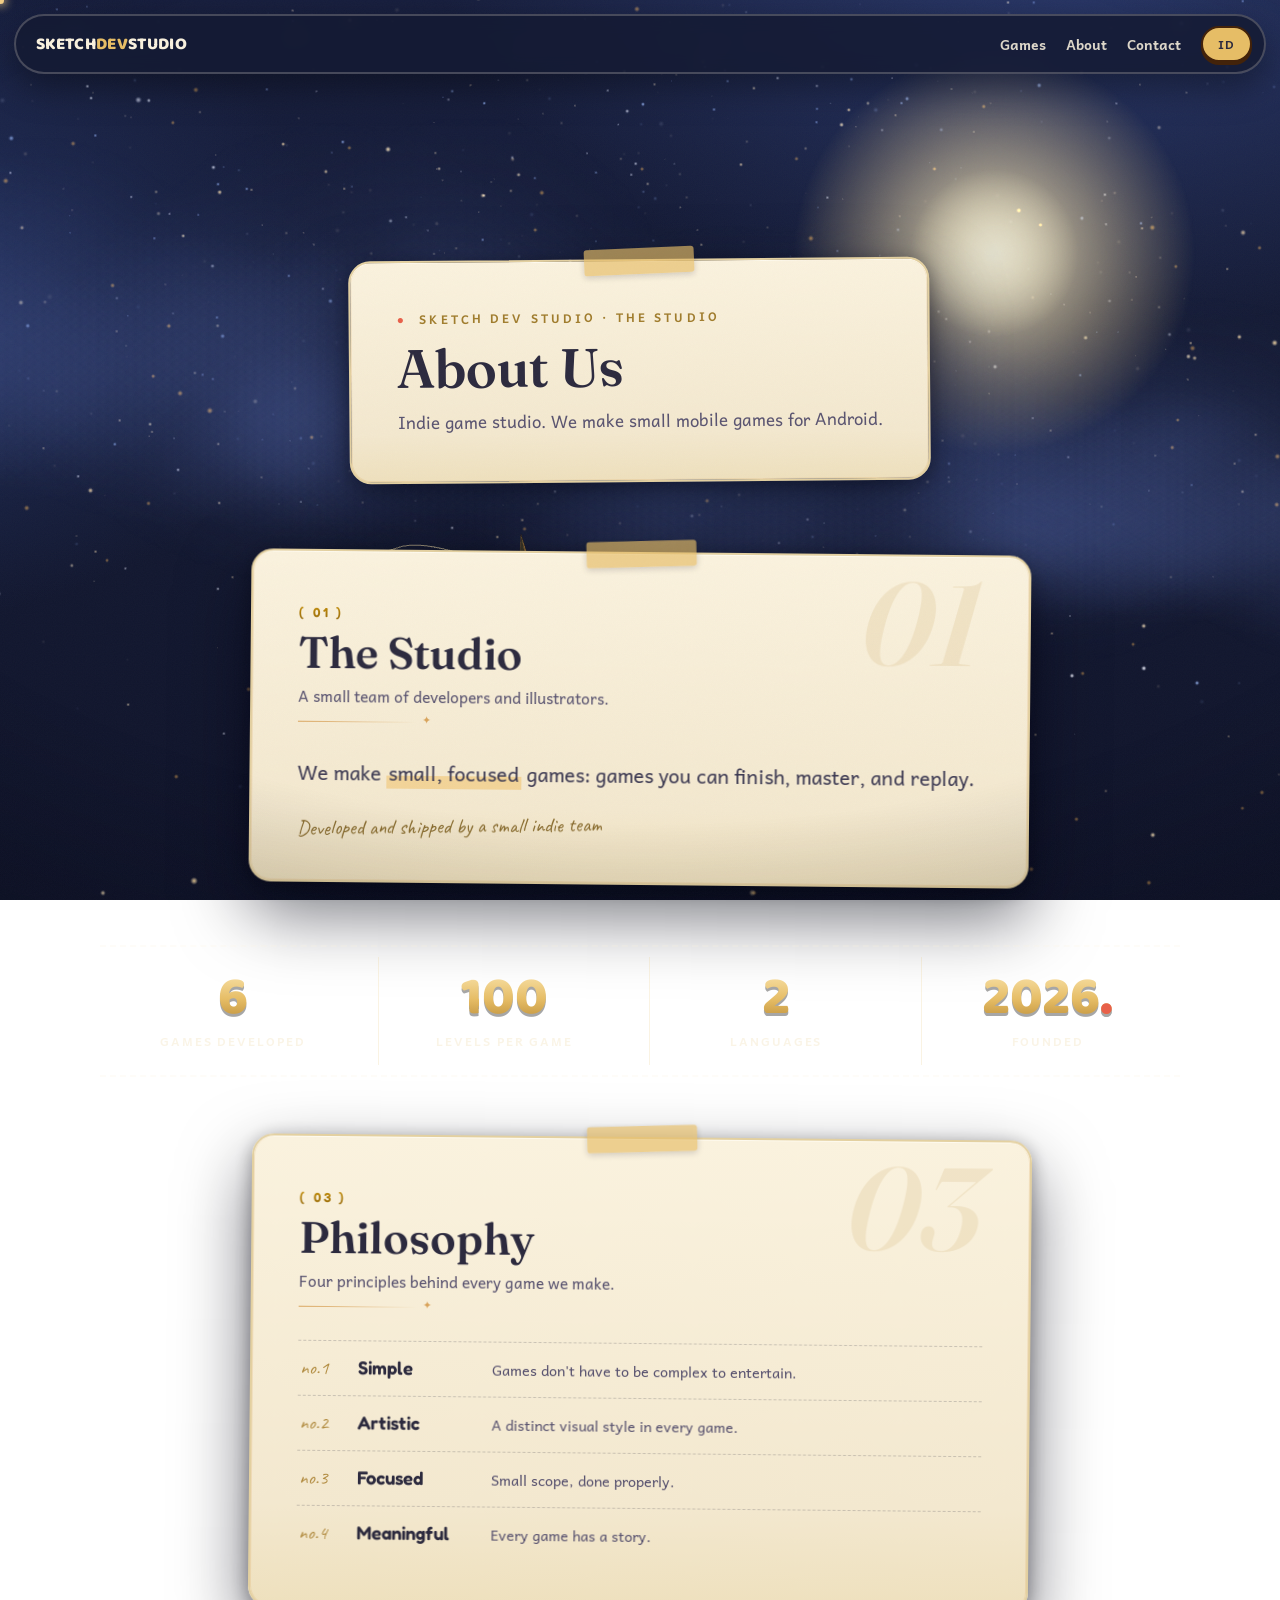
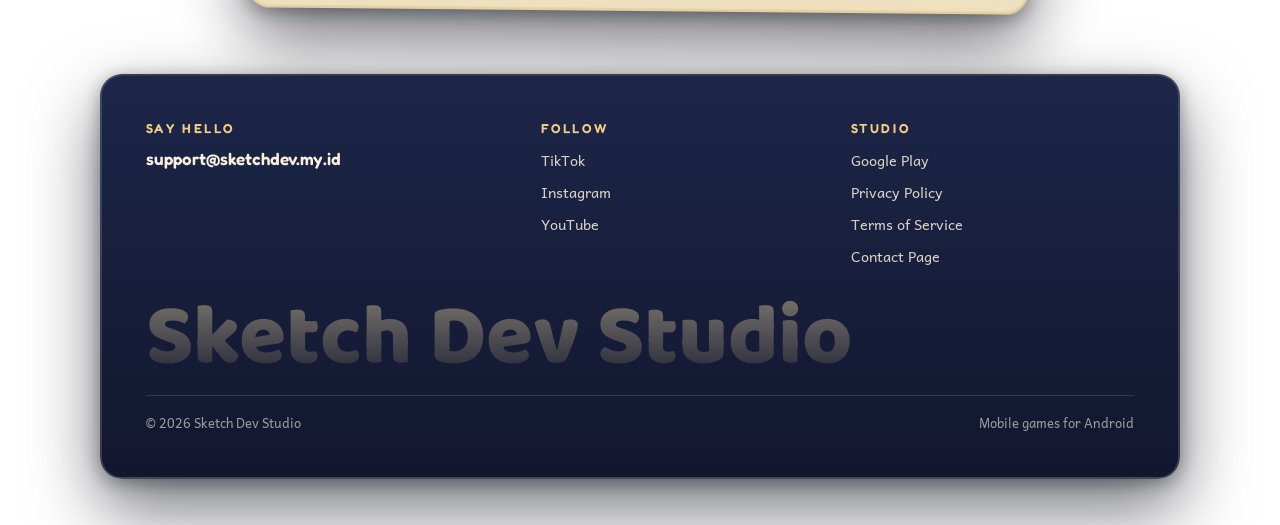
==== about/index.html @ 1c4e97ce "Navigasi bawah kini markup statis di semua halaman (tidak lagi dibuat lewat JavaScript) + penanda ve" ====
<!DOCTYPE html>
<html lang="en">
<head>
<meta charset="utf-8">
<meta name="viewport" content="width=device-width, initial-scale=1">
<title>About | Sketch Dev Studio</title>
<meta name="description" content="Sketch Dev Studio is an indie game studio making mobile games for Android: Letter Rain, Letter Snake, Numerik Crisis, Number Rain, Number Snake, Meowdoku.">
<link rel="icon" type="image/png" sizes="32x32" href="/favicon-32.png">
<link rel="apple-touch-icon" href="/apple-touch-icon.png">
<link rel="preconnect" href="https://fonts.googleapis.com">
<link rel="preconnect" href="https://fonts.gstatic.com" crossorigin>
<link href="https://fonts.googleapis.com/css2?family=Andika:ital,wght@0,400;0,700;1,400&family=Baloo+2:wght@600;700;800&family=Caveat:wght@600;700&family=Fredoka:wght@500;600;700&family=Fraunces:ital,opsz,wght@0,9..144,600;0,9..144,700;1,9..144,500;1,9..144,600&display=swap" rel="stylesheet">
<link rel="stylesheet" href="/assets/site.css?v=5">
<script type="importmap">
{ "imports": { "three": "/vendor/three.module.min.js" } }
</script>
</head>
<body>
<div id="loader" aria-hidden="true">
  <div class="ld-mark">
    <svg width="64" height="52" viewBox="0 0 54 44"><path class="ld-trail" d="M6 6 L26 15 L10 16 L28 24 L12 26 L30 33" stroke="#e6bd66" stroke-width="5" stroke-linecap="round" fill="none"/><path class="ld-star" d="M40 12 l3.2 6.6 7.3 1 -5.3 5.1 1.3 7.2 -6.5 -3.5 -6.5 3.5 1.3 -7.2 -5.3 -5.1 7.3 -1 Z" fill="#f2cd85" stroke="#43230a" stroke-width="2" stroke-linejoin="round"/></svg>
    <div class="ld-word">SKETCH <b>DEV</b> STUDIO</div>
    <div class="ld-bar"><span></span></div>
  </div>
</div>
<noscript><style>#loader{display:none}</style></noscript>
<div id="scene" aria-hidden="true"></div>
<div id="cursorDot" aria-hidden="true"></div>
<div id="cursorRing" aria-hidden="true"></div>

<div id="stars" aria-hidden="true"></div>
<div class="moon" aria-hidden="true"></div>
<div class="cloud" aria-hidden="true" style="top:16%;width:420px;height:120px;animation-duration:95s"></div>
<div class="cloud" aria-hidden="true" style="top:58%;width:520px;height:150px;animation-duration:140s;animation-delay:-60s"></div>
<div class="comet" aria-hidden="true"></div>

<nav>
  <a class="logo" href="/">SKETCH<em>DEV</em>STUDIO</a>
  <div class="links">
    <a href="/#games" data-en="Games" data-id="Game">Games</a>
    <a href="/about" data-en="About" data-id="Tentang">About</a>
    <a href="/contact" class="keep" data-en="Contact" data-id="Kontak">Contact</a>
    <button id="langBtn" title="Switch language">ID</button>
  </div>
</nav>
<div id="app">

<header class="subhero">
  <div class="panel subhero-card">
    <div class="tape"></div>
    <div class="hero-kicker"><b>●</b>&nbsp; <span data-en="Sketch Dev Studio · The Studio" data-id="Sketch Dev Studio · Studionya">Sketch Dev Studio · The Studio</span></div>
    <h1 data-en="About Us" data-id="Tentang Kami">About Us</h1>
    <p class="sub" data-en="Indie game studio. We make small mobile games for Android." data-id="Studio game indie. Kami membuat game mobile untuk Android.">Indie game studio. We make small mobile games for Android.</p>
  </div>
</header>


<main>
<section id="about">
  <div class="panel tilt-r narrow rv">
    <div class="tape"></div>
    <div class="sec-head">
      <span class="no">( 01 )</span>
      <span class="ghost" aria-hidden="true">01</span>
      <h2 data-en="The Studio" data-id="Studionya">The Studio</h2>
      <p data-en="A small team of developers and illustrators." data-id="Tim kecil berisi developer dan ilustrator.">A small team of developers and illustrators.</p>
    </div>
    <p class="manifesto">We make <span class="hl">small, focused</span> games: games you can finish, master, and replay.</p>
    <div class="mani-note" data-en="Developed and shipped by a small indie team" data-id="Dikembangkan dan dirilis oleh tim indie kecil">Developed and shipped by a small indie team</div>
  </div>
</section>



<section class="auto">
  <div class="stats rv">
    <div class="stat"><div class="num">6</div><div class="lab" data-en="Games developed" data-id="Game dikembangkan">Games developed</div></div>
    <div class="stat"><div class="num">100</div><div class="lab" data-en="Levels per game" data-id="Level per game">Levels per game</div></div>
    <div class="stat"><div class="num">2</div><div class="lab" data-en="Languages" data-id="Bahasa">Languages</div></div>
    <div class="stat"><div class="num">2026<em>.</em></div><div class="lab" data-en="Founded" data-id="Berdiri sejak">Founded</div></div>
  </div>
</section>

<section id="philosophy">
  <div class="panel tilt-r narrow rv">
    <div class="tape"></div>
    <div class="sec-head">
      <span class="no">( 03 )</span>
      <span class="ghost" aria-hidden="true">03</span>
      <h2 data-en="Philosophy" data-id="Filosofi">Philosophy</h2>
      <p data-en="Four principles behind every game we make." data-id="Empat prinsip di balik setiap game yang kami buat.">Four principles behind every game we make.</p>
    </div>
    <div class="phil-row"><span class="n">no.1</span><h3 data-en="Simple" data-id="Sederhana">Simple</h3><p data-en="Games don't have to be complex to entertain." data-id="Game tidak harus rumit untuk menghibur.">Games don't have to be complex to entertain.</p></div>
    <div class="phil-row"><span class="n">no.2</span><h3 data-en="Artistic" data-id="Artistik">Artistic</h3><p data-en="A distinct visual style in every game." data-id="Gaya visual khas di setiap game.">A distinct visual style in every game.</p></div>
    <div class="phil-row"><span class="n">no.3</span><h3 data-en="Focused" data-id="Fokus">Focused</h3><p data-en="Small scope, done properly." data-id="Cakupan kecil, dikerjakan dengan benar.">Small scope, done properly.</p></div>
    <div class="phil-row"><span class="n">no.4</span><h3 data-en="Meaningful" data-id="Bermakna">Meaningful</h3><p data-en="Every game has a story." data-id="Setiap game punya cerita.">Every game has a story.</p></div>
  </div>
</section>

</main>

</div>
<footer id="contact">
  <div class="panel foot-panel rv">
    <div class="foot-grid">
      <div class="col">
        <h4 data-en="Say hello" data-id="Sapa kami">Say hello</h4>
        <a class="foot-mail" href="mailto:support@sketchdev.my.id">support@sketchdev.my.id</a>
      </div>
      <div class="col">
        <h4 data-en="Follow" data-id="Ikuti">Follow</h4>
        <a href="https://www.tiktok.com/@sketch.dev.studio" target="_blank" rel="noopener">TikTok</a>
        <a href="https://www.instagram.com/sketch.dev.studio" target="_blank" rel="noopener">Instagram</a>
        <a href="https://www.youtube.com/@sketchdevstudio" target="_blank" rel="noopener">YouTube</a>
      </div>
      <div class="col">
        <h4 data-en="Studio" data-id="Studio">Studio</h4>
        <a href="https://play.google.com/store/apps/developer?id=Sketch+Dev+Studio" target="_blank" rel="noopener">Google Play</a>
        <a href="/privacy" data-en="Privacy Policy" data-id="Kebijakan Privasi">Privacy Policy</a>
        <a href="/terms" data-en="Terms of Service" data-id="Syarat Layanan">Terms of Service</a>
        <a href="/contact" data-en="Contact Page" data-id="Halaman Kontak">Contact Page</a>
      </div>
    </div>
    <div class="foot-mega" aria-hidden="true">Sketch Dev Studio</div>
    <div class="foot-base">
      <span>© 2026 Sketch Dev Studio</span>
      <span data-en="Mobile games for Android" data-id="Game mobile untuk Android">Mobile games for Android</span>
    </div>
  </div>
</footer>

<nav class="bottom-nav" aria-label="Mobile">
  <a class="tab" data-key="home" href="/"><svg viewBox="0 0 24 24"><path d="M3 9.5 12 3l9 6.5"/><path d="M5 10v10h14V10"/><path d="M9.5 20v-6h5v6"/></svg><span data-en="Home" data-id="Beranda">Home</span></a>
  <a class="tab" data-key="games" href="/#games"><svg viewBox="0 0 24 24"><rect x="2.5" y="7" width="19" height="11" rx="5.5"/><path d="M7.5 10.8v3.4M5.8 12.5h3.4"/><circle cx="15.8" cy="11.6" r=".7" fill="currentColor" stroke="none"/><circle cx="17.9" cy="13.9" r=".7" fill="currentColor" stroke="none"/></svg><span data-en="Games" data-id="Game">Games</span></a>
  <a class="tab" data-key="about" href="/about"><svg viewBox="0 0 24 24"><circle cx="12" cy="8" r="3.6"/><path d="M5 20c1.2-3.4 3.8-5 7-5s5.8 1.6 7 5"/></svg><span data-en="About" data-id="Tentang">About</span></a>
  <a class="tab" data-key="contact" href="/contact"><svg viewBox="0 0 24 24"><rect x="3" y="5.5" width="18" height="13" rx="2"/><path d="m3.5 7.2 8.5 6 8.5-6"/></svg><span data-en="Contact" data-id="Kontak">Contact</span></a>
  <button type="button" class="tab" id="tabLang"><svg viewBox="0 0 24 24"><circle cx="12" cy="12" r="8.5"/><path d="M3.5 12h17"/><path d="M12 3.5c2.4 2.3 3.6 5.2 3.6 8.5s-1.2 6.2-3.6 8.5c-2.4-2.3-3.6-5.2-3.6-8.5S9.6 5.8 12 3.5Z"/></svg><span data-en="ID" data-id="EN">ID</span></button>
</nav>
<script src="/assets/site.js?v=5"></script>
<script type="module">
import { initWorld } from '/assets/world.js?v=5';
const w = initWorld({ variant: 'parked' });
if (w) window.__worldSetVariant = w.setVariant;
</script>
</body>
</html>
---- assets/site.css ----
/* Sketch Dev Studio — "Night Shelf" theme.
   Langit malam berbintang, papan kayu gantung, dan rak buku berisi game.
   Palet: midnight/navy + cream/paper + gold/honey/oak + coral/sky. */
:root{
  --midnight:#141a33; --navy:#1d2649; --navy2:#26335f;
  --cream:#f8f0dd; --paper:#f3e8cf; --card:#fffdf4;
  --ink:#2c2a3e; --inksoft:#5a5470;
  --gold:#e6bd66; --goldsoft:#f2cd85; --honey:#d9a45c; --oak:#c98d4f; --oakd:#a8743a; --edge:#43230a;
  --coral:#e8604a; --sky:#8fb8e6; --sage:#7fb069;
  --disp:'Baloo 2',cursive; --head:'Fredoka',sans-serif; --body:'Andika',sans-serif; --hand:'Caveat',cursive;
  --serif:'Fraunces',Georgia,serif;
  --panel-shadow:0 30px 70px rgba(2,4,16,.55), 0 4px 18px rgba(2,4,16,.35);
  --gold-grad:linear-gradient(180deg,#f9e3ac 0%,#e6bd66 52%,#b98a34 100%);
}
*{margin:0;padding:0;box-sizing:border-box}
html{scroll-behavior:smooth}
body{
  background:
    radial-gradient(1100px 700px at 85% -10%, #2b3a6e 0%, rgba(43,58,110,0) 60%),
    radial-gradient(900px 620px at -12% 32%, #22305e 0%, rgba(34,48,94,0) 55%),
    linear-gradient(180deg,#171e3d 0%, var(--midnight) 45%, #10142a 100%);
  background-attachment:fixed;
  color:var(--cream); font-family:var(--body); overflow-x:hidden;
}
::selection{background:var(--gold); color:var(--ink)}
/* Vignette lembut + grain film sangat tipis untuk rasa material premium */
body::before{content:'';position:fixed;inset:0;z-index:2;pointer-events:none;
  background:radial-gradient(120% 90% at 50% 42%, rgba(0,0,0,0) 55%, rgba(3,5,15,.42) 100%)}
body::after{content:'';position:fixed;inset:0;z-index:2;pointer-events:none;opacity:.05;
  background-image:url("data:image/svg+xml,%3Csvg xmlns='http://www.w3.org/2000/svg' width='140' height='140'%3E%3Cfilter id='n'%3E%3CfeTurbulence type='fractalNoise' baseFrequency='0.9' numOctaves='2'/%3E%3C/filter%3E%3Crect width='140' height='140' filter='url(%23n)' opacity='0.55'/%3E%3C/svg%3E")}
img{max-width:100%}
main,footer,.hero,.marquee{position:relative;z-index:1}
a{color:inherit}

/* ---------- LANGIT (bintang, bulan, awan, komet) ---------- */
#stars{position:fixed;inset:0;z-index:0;pointer-events:none}
#stars .star{position:absolute;border-radius:50%;background:#fff;animation:twinkle var(--d,3.4s) ease-in-out infinite}
.stars-layer{position:absolute;inset:-48px;will-change:transform}
#glow{position:fixed;left:0;top:0;width:380px;height:380px;margin:-190px 0 0 -190px;border-radius:50%;
  pointer-events:none;z-index:0;opacity:0;transition:opacity .6s ease;mix-blend-mode:screen;
  background:radial-gradient(circle, rgba(255,232,170,.17) 0%, rgba(255,232,170,.05) 42%, rgba(255,232,170,0) 68%)}
#sparkles{position:fixed;inset:0;z-index:0;pointer-events:none}
.sparkle{position:absolute;color:#ffe9a8;pointer-events:none;line-height:1;
  text-shadow:0 0 9px rgba(255,220,150,.95);animation:sparkfly var(--life,900ms) ease-out forwards}
@keyframes sparkfly{0%{transform:translate(-50%,-50%) scale(.35) rotate(0deg);opacity:0}
  18%{opacity:1}100%{transform:translate(calc(-50% + var(--dx,0px)), calc(-50% + var(--dy,16px))) scale(1.05) rotate(85deg);opacity:0}}
@keyframes twinkle{0%,100%{opacity:.14}50%{opacity:.95}}
.moon{position:fixed;top:-64px;right:-40px;width:250px;height:250px;border-radius:50%;z-index:0;pointer-events:none;
  background:radial-gradient(circle at 42% 38%, #fff6d8 0%, #ffe9a8 45%, #f7d789 100%);
  box-shadow:0 0 90px 34px rgba(255,220,150,.30), 0 0 190px 90px rgba(255,220,150,.13)}
.cloud{position:fixed;z-index:0;pointer-events:none;border-radius:50%;
  background:radial-gradient(ellipse at center, rgba(38,51,95,.85) 0%, rgba(38,51,95,0) 70%);
  animation:drift linear infinite}
@keyframes drift{from{transform:translateX(-12vw)}to{transform:translateX(112vw)}}
.comet{position:fixed;top:12%;left:-240px;width:210px;height:2px;z-index:0;pointer-events:none;opacity:0;
  background:linear-gradient(90deg, rgba(255,255,255,0) 0%, #ffeec2 78%, #fff 100%);border-radius:2px;
  transform:rotate(-16deg);animation:cometfly 17s linear infinite}
.comet::after{content:'';position:absolute;right:-4px;top:-3px;width:8px;height:8px;border-radius:50%;
  background:#fff;box-shadow:0 0 14px 5px rgba(255,238,194,.85)}
@keyframes cometfly{0%,86%{transform:translate(0,0) rotate(-16deg);opacity:0}
  88%{opacity:1}96%,100%{transform:translate(125vw,38vh) rotate(-16deg);opacity:0}}

/* ---------- NAV ---------- */
nav{position:fixed;inset:14px 14px auto 14px;z-index:60;display:flex;align-items:center;justify-content:space-between;
  padding:10px 12px 10px 20px;background:rgba(20,26,51,.85);backdrop-filter:blur(9px);
  border:2px solid rgba(248,240,221,.22);border-radius:999px;box-shadow:0 14px 34px rgba(0,0,0,.35)}
nav .logo{font-family:var(--disp);font-weight:800;font-size:17px;letter-spacing:.02em;color:var(--cream);text-decoration:none}
nav .logo em{font-style:normal;color:var(--gold)}
nav .links{display:flex;align-items:center;gap:20px}
nav .links a{color:var(--cream);text-decoration:none;font-weight:700;font-size:14px;opacity:.88}
nav .links a:hover{opacity:1;color:var(--goldsoft)}
#langBtn{background:var(--gold);border:2px solid var(--edge);color:var(--ink);border-radius:999px;padding:6px 15px;
  font-family:var(--body);font-weight:700;font-size:12px;letter-spacing:.1em;cursor:pointer;box-shadow:0 3px 0 var(--edge)}
#langBtn:active{transform:translateY(2px);box-shadow:0 1px 0 var(--edge)}
@media(max-width:640px){nav{padding:8px 8px 8px 13px} nav .links{gap:9px} nav .links a{font-size:12px} nav .logo{font-size:12.5px;letter-spacing:0}
  #langBtn{padding:5px 9px;font-size:11px}}

/* ---------- PAPAN KAYU GANTUNG (hero) ---------- */
.hero{padding:0 30px 8px}
.sign-wrap{display:flex;flex-direction:column;align-items:center;padding-top:212px;position:relative}
.sign-wrap::before{content:'';position:absolute;top:60px;left:50%;transform:translateX(-50%);
  width:820px;height:480px;max-width:96vw;pointer-events:none;
  background:radial-gradient(ellipse at center, rgba(230,189,102,.14) 0%, rgba(230,189,102,0) 65%)}
.lantern{position:absolute;top:58px;z-index:1;display:flex;flex-direction:column;align-items:center;pointer-events:none}
.lantern.left{left:5.5%}.lantern.right{right:5.5%}
.lantern .chain{width:2px;height:118px;background:repeating-linear-gradient(180deg,#6d5327 0 6px,#4a3a1c 6px 12px)}
.lantern .lamp{width:34px;height:46px;border:2.5px solid var(--edge);border-radius:9px;position:relative;
  background:radial-gradient(circle at 50% 56%, #ffedb5 0%, #f4bd55 52%, rgba(244,189,85,.25) 82%);
  box-shadow:0 0 38px 14px rgba(255,198,90,.32), inset 0 0 0 2px rgba(255,240,200,.35);
  animation:flicker 3.4s ease-in-out infinite}
.lantern.right .lamp{animation-delay:-1.7s}
@keyframes flicker{0%,100%{filter:brightness(1)}38%{filter:brightness(1.13)}55%{filter:brightness(.94)}72%{filter:brightness(1.08)}}
@media(max-width:900px){.lantern{display:none}}
.sign{position:relative;z-index:1;text-align:center;max-width:760px;width:100%;
  background:
    linear-gradient(180deg, rgba(255,255,255,.09), rgba(0,0,0,.14)),
    repeating-linear-gradient(93deg, rgba(90,55,15,.10) 0 3px, rgba(90,55,15,0) 3px 26px),
    repeating-linear-gradient(180deg,#c08a49 0 46px,#b37c3e 46px 48px);
  border:3px solid var(--edge);border-radius:16px;
  box-shadow:inset 0 2px 0 rgba(255,235,190,.35), inset 0 -4px 0 rgba(67,35,10,.35),
    inset 0 0 0 2px rgba(249,227,172,.28), 0 34px 70px rgba(0,0,0,.55);
  padding:40px 46px 36px;transform-origin:50% -130px;animation:sway 7.5s ease-in-out infinite}
.sign::before,.sign::after{content:'';position:absolute;top:-128px;width:4px;height:130px;
  background:repeating-linear-gradient(180deg,#96754a 0 7px,#75562e 7px 14px);border-radius:2px}
.sign::before{left:13%;transform:rotate(4.5deg)}
.sign::after{right:13%;transform:rotate(-4.5deg)}
@keyframes sway{0%,100%{transform:rotate(-1.05deg)}50%{transform:rotate(1.05deg)}}
.sign .kick{font-size:11.5px;font-weight:700;letter-spacing:.32em;text-transform:uppercase;color:#ffe9b0;
  text-shadow:0 2px 0 rgba(67,35,10,.5)}
.sign .brand{display:flex;align-items:center;justify-content:center;gap:16px;margin-top:12px;flex-wrap:wrap}
.sign .brand svg{flex:none;filter:drop-shadow(0 3px 0 rgba(67,35,10,.45))}
.sign .brand .word{font-family:var(--disp);font-weight:800;font-size:clamp(36px,6.2vw,64px);line-height:1.02;
  color:var(--cream);letter-spacing:.015em;filter:drop-shadow(0 3px 0 rgba(67,35,10,.5)) drop-shadow(0 10px 22px rgba(0,0,0,.3))}
.sign .brand .word b{background:var(--gold-grad);-webkit-background-clip:text;background-clip:text;color:transparent;font-weight:800}
.sign-sub{margin-top:30px;max-width:560px;width:100%;text-align:center;position:relative;
  background:
    linear-gradient(180deg, rgba(255,255,255,.07), rgba(0,0,0,.12)),
    repeating-linear-gradient(180deg,#a8743a 0 34px,#9c6c34 34px 36px);
  border:3px solid var(--edge);border-radius:13px;
  box-shadow:inset 0 2px 0 rgba(255,235,190,.3), 0 20px 40px rgba(0,0,0,.45);
  padding:14px 24px;transform:rotate(-1.3deg);transform-origin:50% -40px;animation:sway2 8.5s ease-in-out infinite}
.sign-sub::before,.sign-sub::after{content:'';position:absolute;top:-32px;width:3px;height:34px;
  background:repeating-linear-gradient(180deg,#96754a 0 6px,#75562e 6px 12px)}
.sign-sub::before{left:16%}.sign-sub::after{right:16%}
@keyframes sway2{0%,100%{transform:rotate(-.4deg)}50%{transform:rotate(-2.1deg)}}
.sign-sub p{font-family:var(--head);font-weight:500;font-size:clamp(14.5px,2vw,17.5px);color:#ffeecb;
  text-shadow:0 2px 0 rgba(67,35,10,.5);line-height:1.45}
@media(max-width:640px){.sign-wrap{padding-top:172px}.sign{padding:28px 20px 24px}.sign::before,.sign::after{top:-104px;height:106px}}

/* ---------- PANEL KREM (pop-up book) ---------- */
.panel{background:linear-gradient(180deg,#faf2de,var(--paper) 78%,#eee0bd);color:var(--ink);
  border:2px solid #e3d0a0;border-radius:22px;
  box-shadow:var(--panel-shadow), inset 0 1px 0 rgba(255,253,244,.9), inset 0 0 0 1px rgba(217,164,92,.22);
  padding:clamp(26px,3.6vw,48px);position:relative;max-width:1080px;margin:0 auto}
.panel .tape{position:absolute;top:-13px;left:50%;transform:translateX(-50%) rotate(-2deg);
  width:110px;height:26px;background:rgba(230,189,102,.65);border-radius:3px;
  box-shadow:0 2px 6px rgba(20,16,40,.18)}
.tilt-l{transform:rotate(-.55deg)} .tilt-r{transform:rotate(.55deg)}
.narrow{max-width:780px}
main section{padding:30px 30px}
@media(max-width:640px){main section{padding:22px 16px}.hero{padding:0 16px 4px}}

.hero-card{margin-top:44px;max-width:820px;text-align:center}
.hero-kicker{font-size:12px;font-weight:700;letter-spacing:.26em;text-transform:uppercase;color:#a07c2c}
.hero-kicker b{color:var(--coral)}
.hero h1{font-family:var(--serif);font-weight:600;font-size:clamp(36px,5vw,60px);line-height:1.05;
  letter-spacing:0;margin-top:16px;color:var(--ink)}
.hero h1 .amber{font-style:italic;background:linear-gradient(180deg,#e8930c,#b96f04);
  -webkit-background-clip:text;background-clip:text;color:transparent}
.hero h1 .terra{font-style:italic;color:var(--coral)}
.hero-desc{margin:16px auto 0;max-width:600px;color:var(--inksoft);font-size:clamp(15px,1.6vw,17.5px);line-height:1.65}
.hero-cta{display:flex;gap:13px;justify-content:center;flex-wrap:wrap;margin-top:24px}
.btn{display:inline-flex;align-items:center;gap:9px;text-decoration:none;cursor:pointer;position:relative;overflow:hidden;
  background:linear-gradient(165deg,#f6dc9a 0%,var(--gold) 48%,#cfa14a 100%);color:var(--ink);
  font-family:var(--head);font-weight:600;font-size:15.5px;
  border:2px solid var(--edge);border-radius:999px;padding:12px 24px;box-shadow:0 4px 0 var(--edge);
  transition:transform .15s ease, box-shadow .15s ease}
.btn::after{content:'';position:absolute;top:0;bottom:0;left:-70%;width:45%;transform:skewX(-22deg);
  background:linear-gradient(90deg, rgba(255,255,255,0), rgba(255,255,255,.55), rgba(255,255,255,0));
  transition:left .55s ease}
.btn:hover{transform:translateY(-2px);box-shadow:0 6px 0 var(--edge)}
.btn:hover::after{left:115%}
.btn:active{transform:translateY(2px);box-shadow:0 1px 0 var(--edge)}
.btn.ghost{background:transparent;color:var(--ink);border-color:var(--ink);box-shadow:0 4px 0 rgba(44,42,62,.8)}
.btn.ghost:hover{box-shadow:0 6px 0 rgba(44,42,62,.8)}
.btn.cream{background:var(--cream)}
.hero-note{margin-top:20px;font-family:var(--hand);font-size:21px;color:#8a6d2f;transform:rotate(-1.6deg)}
.scroll-cue{text-align:center;margin-top:26px;font-family:var(--hand);font-size:21px;color:rgba(248,240,221,.75)}

/* ---------- MARQUEE (pita kayu) ---------- */
.marquee{margin-top:44px;overflow:hidden;transform:rotate(-1.1deg) scale(1.02);
  background:
    linear-gradient(180deg, rgba(255,255,255,.06), rgba(0,0,0,.2)),
    repeating-linear-gradient(180deg,#96682f 0 30px,#8a5f2a 30px 32px);
  border-top:3px solid var(--edge);border-bottom:3px solid var(--edge);
  box-shadow:0 16px 34px rgba(0,0,0,.35), inset 0 1px 0 rgba(249,227,172,.25)}
.marquee .track{display:flex;gap:0;white-space:nowrap;padding:11px 0;width:max-content;
  font-family:var(--disp);font-weight:700;font-size:15px;letter-spacing:.16em;color:#f6dc9a;
  text-shadow:0 2px 0 rgba(67,35,10,.5);animation:mq 30s linear infinite}
.marquee .track i{font-style:normal;color:var(--gold);margin:0 16px}
@keyframes mq{to{transform:translateX(-50%)}}

/* ---------- KEPALA SEKSI ---------- */
.sec-head{margin-bottom:28px;position:relative;padding-bottom:18px}
.sec-head::before{content:'';position:absolute;left:0;bottom:5px;width:118px;height:1px;
  background:linear-gradient(90deg,var(--honey),rgba(217,164,92,0))}
.sec-head::after{content:'✦';position:absolute;left:124px;bottom:0;font-size:11px;color:var(--honey)}
.sec-head .no{font-family:var(--head);font-weight:600;font-size:13px;letter-spacing:.22em;
  background:linear-gradient(180deg,#c9930a,#96690a);-webkit-background-clip:text;background-clip:text;color:transparent}
.sec-head h2{font-family:var(--serif);font-weight:600;font-size:clamp(30px,3.9vw,44px);color:var(--ink);margin-top:6px;line-height:1.06}
.sec-head p{margin-top:8px;color:var(--inksoft);font-size:15.5px;line-height:1.6;max-width:640px}
.manifesto{font-size:clamp(16.5px,1.9vw,20px);line-height:1.75;color:#3d3a52}
.manifesto .hl{background:linear-gradient(transparent 60%, rgba(242,205,133,.75) 60%);padding:0 2px}
.manifesto .un{text-decoration:underline wavy var(--coral) 1.5px;text-underline-offset:4px}
.mani-note{margin-top:18px;font-family:var(--hand);font-size:21px;color:#8a6d2f;transform:rotate(-1.2deg)}

/* ---------- RAK BUKU GAME ---------- */
.books{display:grid;grid-template-columns:repeat(3,1fr);gap:44px 22px}
@media(max-width:900px){.books{grid-template-columns:repeat(2,1fr)}}
@media(max-width:520px){.books{grid-template-columns:1fr}}
.book{background:linear-gradient(180deg,#fffdf4,#fdf6e0);border:2px solid #e2cd97;border-radius:14px;padding:15px 15px 13px;position:relative;
  box-shadow:0 12px 26px rgba(20,16,40,.18), inset 0 1px 0 #fff;transition:transform .35s cubic-bezier(.22,.8,.28,1), box-shadow .35s ease;color:var(--ink);text-decoration:none;display:block}
.book:hover{transform:translateY(-8px) rotate(-.7deg);box-shadow:0 26px 44px rgba(20,16,40,.28), inset 0 1px 0 #fff}
.book::after{content:'';position:absolute;left:-9px;right:-9px;bottom:-15px;height:15px;border-radius:6px;
  background:linear-gradient(180deg,var(--oak),var(--oakd));border:2px solid var(--edge);
  box-shadow:0 12px 20px rgba(0,0,0,.3)}
.book .cover{position:relative;display:block;border-radius:9px;overflow:hidden}
.book .cover img{display:block;width:100%;aspect-ratio:1;object-fit:cover}
.book .cover::before{content:'';position:absolute;left:0;top:0;bottom:0;width:11px;z-index:1;
  background:linear-gradient(90deg, rgba(67,35,10,.30), rgba(67,35,10,0))}
.book .cover::after{content:'';position:absolute;inset:0;z-index:1;pointer-events:none;
  background:linear-gradient(115deg, rgba(255,255,255,.34) 0%, rgba(255,255,255,0) 42%);
  opacity:.5;transition:opacity .35s ease}
.book:hover .cover::after{opacity:.95}
.book .idx{position:absolute;top:9px;right:9px;z-index:1;background:rgba(20,26,51,.82);color:var(--goldsoft);
  font-family:var(--head);font-weight:600;font-size:11px;letter-spacing:.08em;padding:4px 9px;border-radius:999px}
.book h3{font-family:var(--serif);font-weight:600;font-size:21px;margin-top:14px;color:var(--ink)}
.book h3::after{content:'';display:block;width:36px;height:2px;margin-top:7px;border-radius:2px;
  background:linear-gradient(90deg,var(--honey),rgba(217,164,92,0))}
.book .meta{margin-top:5px;font-size:13.5px;line-height:1.55;color:var(--inksoft)}
.pill{display:inline-block;margin-top:11px;font-family:var(--head);font-weight:600;font-size:11.5px;
  letter-spacing:.07em;text-transform:uppercase;padding:5px 11px;border-radius:999px;
  background:#dbe9fa;color:#2c4a72;border:1.5px solid var(--sky)}
.pill.live{background:#f6d488;color:#6b4e12;border-color:var(--honey)}

/* ---------- SOROTAN (game bintang utama) ---------- */
.spot{max-width:1080px;margin:0 auto;position:relative;color:var(--cream);
  background:linear-gradient(155deg,var(--navy2),var(--navy) 60%,#182040);
  border:2px solid rgba(230,189,102,.5);border-radius:22px;box-shadow:var(--panel-shadow);
  padding:clamp(24px,3.4vw,42px);display:grid;grid-template-columns:230px 1fr;gap:clamp(20px,3.4vw,40px);align-items:center;overflow:hidden}
.spot::before{content:'';position:absolute;top:-70px;right:-50px;width:230px;height:230px;border-radius:50%;
  background:radial-gradient(circle at 42% 38%, #fff6d8 0%, #ffe9a8 48%, rgba(247,215,137,0) 72%)}
.spot .art{position:relative}
.spot .art img{width:100%;border-radius:18px;border:3px solid rgba(248,240,221,.35);
  box-shadow:0 0 0 6px rgba(230,189,102,.18), 0 22px 44px rgba(0,0,0,.5)}
.spot .kick{font-size:11.5px;font-weight:700;letter-spacing:.3em;text-transform:uppercase;color:var(--goldsoft)}
.spot h2{font-family:var(--serif);font-weight:600;font-size:clamp(32px,4.2vw,48px);margin-top:8px;line-height:1.04}
.spot p{margin-top:10px;color:#c9cdea;font-size:15.5px;line-height:1.65;max-width:520px}
.spot .row{display:flex;gap:13px;align-items:center;flex-wrap:wrap;margin-top:20px;position:relative;z-index:1}
.spot .pill{margin-top:0}
@media(max-width:760px){.spot{grid-template-columns:1fr}.spot .art{max-width:230px}}

/* ---------- STATISTIK ---------- */
.stats{max-width:1080px;margin:0 auto;display:grid;grid-template-columns:repeat(4,1fr);gap:18px;
  padding:10px 6px;border-top:2px dashed rgba(248,240,221,.2);border-bottom:2px dashed rgba(248,240,221,.2)}
@media(max-width:760px){.stats{grid-template-columns:repeat(2,1fr)}}
.stat{text-align:center;padding:14px 4px}
@media(min-width:761px){.stat + .stat{border-left:1px solid rgba(230,189,102,.18)}}
.stat .num{font-family:var(--disp);font-weight:800;font-size:clamp(36px,4.6vw,54px);line-height:1;
  background:var(--gold-grad);-webkit-background-clip:text;background-clip:text;color:transparent;
  filter:drop-shadow(0 3px 0 rgba(0,0,0,.35))}
.stat .num em{font-style:normal;color:var(--coral);background:none;-webkit-text-fill-color:var(--coral)}
.stat .lab{margin-top:6px;font-size:12px;font-weight:700;letter-spacing:.16em;text-transform:uppercase;color:rgba(248,240,221,.72)}

/* ---------- FILOSOFI ---------- */
.phil-row{display:flex;gap:16px;align-items:baseline;padding:15px 2px;border-top:1.5px dashed rgba(44,42,62,.22)}
.phil-row .n{font-family:var(--hand);font-size:19px;color:#b08a3e;min-width:42px}
.phil-row h3{font-family:var(--head);font-weight:600;font-size:18.5px;min-width:118px;color:var(--ink)}
.phil-row p{color:var(--inksoft);font-size:14.5px;line-height:1.55}
@media(max-width:560px){.phil-row{flex-wrap:wrap;gap:4px 12px}.phil-row h3{min-width:0}}

/* ---------- PANGGILAN TESTER (papan kayu kecil) ---------- */
.tester{max-width:820px;margin:0 auto;text-align:center;position:relative;
  background:
    linear-gradient(180deg, rgba(255,255,255,.08), rgba(0,0,0,.13)),
    repeating-linear-gradient(180deg,#bb8547 0 40px,#b37c3e 40px 42px);
  border:3px solid var(--edge);border-radius:16px;
  box-shadow:inset 0 2px 0 rgba(255,235,190,.35), inset 0 -4px 0 rgba(67,35,10,.35), 0 26px 50px rgba(0,0,0,.5);
  padding:clamp(26px,3.6vw,40px)}
.tester h2{font-family:var(--disp);font-weight:800;font-size:clamp(25px,3.6vw,36px);color:var(--cream);
  text-shadow:0 3px 0 rgba(67,35,10,.55);line-height:1.12}
.tester p{margin:12px auto 0;max-width:520px;color:#ffe9b0;font-size:15px;line-height:1.6;
  text-shadow:0 1.5px 0 rgba(67,35,10,.45)}
.tester .btn{margin-top:20px;background:var(--cream);box-shadow:0 4px 0 var(--edge)}

/* ---------- FOOTER ---------- */
footer{padding:34px 30px 46px}
@media(max-width:640px){footer{padding:26px 16px 38px}}
.foot-panel{background:linear-gradient(180deg,var(--navy),#12172e);color:var(--cream);
  border:2px solid rgba(248,240,221,.16);border-radius:22px;box-shadow:var(--panel-shadow);
  padding:clamp(24px,3.4vw,44px);max-width:1080px;margin:0 auto;position:relative}
.foot-panel .tape{display:none}
.foot-grid{display:grid;grid-template-columns:1.3fr 1fr 1fr;gap:26px}
@media(max-width:700px){.foot-grid{grid-template-columns:1fr}}
.foot-grid .col{display:flex;flex-direction:column;gap:8px}
.foot-grid h4{font-family:var(--head);font-weight:600;font-size:13px;letter-spacing:.2em;text-transform:uppercase;color:var(--goldsoft);margin-bottom:4px}
.foot-grid a{color:rgba(248,240,221,.85);text-decoration:none;font-size:14.5px}
.foot-grid a:hover{color:var(--gold)}
.foot-mail{font-family:var(--head);font-weight:600;font-size:17px !important;color:var(--cream) !important}
.foot-mega{margin-top:30px;font-family:var(--disp);font-weight:800;font-size:clamp(38px,7.6vw,86px);
  line-height:.95;white-space:nowrap;overflow:hidden;
  background:linear-gradient(180deg, rgba(249,227,172,.42), rgba(230,189,102,.08));
  -webkit-background-clip:text;background-clip:text;color:transparent}
.foot-base{margin-top:16px;padding-top:16px;border-top:1.5px solid rgba(248,240,221,.14);
  display:flex;justify-content:space-between;gap:12px;flex-wrap:wrap;font-size:13px;color:rgba(248,240,221,.6)}

/* ---------- KANVAS 3D + FALLBACK LANGIT DOM ---------- */
#scene{position:fixed;inset:0;z-index:0;pointer-events:none}
#scene canvas{width:100%;height:100%;display:block}
html.gl-on #stars,html.gl-on .moon,html.gl-on .cloud,html.gl-on .comet{opacity:0;transition:opacity 1.2s ease}
#stars,.moon,.cloud,.comet{transition:opacity 1.2s ease}

/* ---------- PRELOADER ---------- */
#loader{position:fixed;inset:0;z-index:200;background:linear-gradient(180deg,#171e3d,var(--midnight));
  display:flex;align-items:center;justify-content:center;
  transition:opacity .7s ease, visibility .7s}
#loader.done{opacity:0;visibility:hidden;pointer-events:none}
#loader .ld-mark{text-align:center}
#loader .ld-trail{stroke-dasharray:120;stroke-dashoffset:120;animation:ldDraw 1s ease forwards}
#loader .ld-star{opacity:0;animation:ldPop .5s ease .55s forwards;transform-origin:40px 22px}
@keyframes ldDraw{to{stroke-dashoffset:0}}
@keyframes ldPop{from{opacity:0;transform:scale(.4)}to{opacity:1;transform:scale(1)}}
#loader .ld-word{margin-top:16px;font-family:var(--disp);font-weight:800;font-size:19px;letter-spacing:.14em;color:var(--cream)}
#loader .ld-word b{background:var(--gold-grad);-webkit-background-clip:text;background-clip:text;color:transparent}
#loader .ld-bar{margin:18px auto 0;width:170px;height:2px;background:rgba(248,240,221,.16);border-radius:2px;overflow:hidden}
#loader .ld-bar span{display:block;height:100%;width:40%;border-radius:2px;
  background:linear-gradient(90deg,var(--honey),var(--goldsoft));animation:ldBar 1.05s cubic-bezier(.3,.7,.4,1) forwards}
@keyframes ldBar{from{transform:translateX(-110%)}to{transform:translateX(280%)}}

/* ---------- KURSOR KUSTOM (hanya pointer halus) ---------- */
#cursorDot,#cursorRing{position:fixed;left:0;top:0;z-index:300;pointer-events:none;border-radius:50%;display:none}
html.has-cursor #cursorDot,html.has-cursor #cursorRing{display:block}
html.has-cursor,html.has-cursor a,html.has-cursor button{cursor:none}
#cursorDot{width:7px;height:7px;margin:-3.5px 0 0 -3.5px;background:var(--goldsoft);
  box-shadow:0 0 10px 2px rgba(255,220,150,.75)}
#cursorRing{width:36px;height:36px;margin:-18px 0 0 -18px;border:1.5px solid rgba(230,189,102,.65);
  transition:width .25s ease,height .25s ease,margin .25s ease,border-color .25s ease,background .25s ease}
#cursorRing.grow{width:58px;height:58px;margin:-29px 0 0 -29px;border-color:rgba(230,189,102,.95);
  background:rgba(230,189,102,.10)}

/* ---------- PANGGUNG 3D HERO ---------- */
.stage3d{position:relative;height:54vh;min-height:340px;max-height:560px}
.stage-cap{position:absolute;left:0;right:0;bottom:6px;text-align:center;pointer-events:none}
.stage-kick{display:block;font-family:var(--head);font-weight:600;font-size:12px;
  letter-spacing:.34em;text-transform:uppercase;color:var(--goldsoft);text-shadow:0 2px 12px rgba(0,0,0,.6)}
.stage-hint{display:block;margin-top:8px;font-family:var(--hand);font-size:21px;color:rgba(248,240,221,.78)}

/* ---------- ANGKA HANTU EDITORIAL DI KEPALA SEKSI ---------- */
.sec-head .ghost{position:absolute;right:2px;top:-38px;z-index:0;pointer-events:none;
  font-family:var(--serif);font-style:italic;font-weight:600;font-size:118px;line-height:1;
  color:rgba(185,138,52,.13)}
.sec-head > *:not(.ghost){position:relative;z-index:1}
@media(max-width:640px){.sec-head .ghost{font-size:84px;top:-26px}}

/* ---------- ROUTER SPA ---------- */
#app{transition:opacity .24s ease, transform .24s ease}
#app.page-out{opacity:0;transform:translateY(10px)}
nav .links a.active{color:var(--gold);opacity:1}

/* ---------- REVEAL ---------- */
.rv{opacity:0;transform:translateY(26px);filter:blur(5px);
  transition:opacity .9s cubic-bezier(.22,.8,.28,1),transform .9s cubic-bezier(.22,.8,.28,1),filter .9s cubic-bezier(.22,.8,.28,1)}
.rv.on{opacity:1;transform:none;filter:blur(0)}
.tilt-l{--tilt:-.55deg}.tilt-r{--tilt:.55deg}
.tilt-l.rv,.tilt-r.rv{transform:rotate(var(--tilt)) translateY(24px)}
.tilt-l.rv.on,.tilt-r.rv.on{transform:rotate(var(--tilt))}

/* ---------- SUBHALAMAN (kontak / privacy / terms) ---------- */
.subhero{min-height:58svh;display:flex;align-items:flex-end;padding:128px 30px 40px;position:relative;z-index:1}
.subhero-card{max-width:640px;transform:rotate(-.5deg)}
.subhero h1{font-family:var(--serif);font-weight:600;font-size:clamp(34px,5.2vw,54px);line-height:1.03;margin-top:12px;color:var(--ink)}
.subhero .sub{margin-top:12px;color:var(--inksoft);font-size:clamp(14.5px,1.5vw,17px);line-height:1.6}
@media(max-width:640px){.subhero{padding:110px 16px 28px}}
.lang-section{display:none}
.lang-section.active{display:block}
.doc{max-width:880px;margin:0 auto;padding:0 30px clamp(60px,8vw,100px);position:relative;z-index:1}
@media(max-width:640px){.doc{padding-left:16px;padding-right:16px}}
.doc-card{background:linear-gradient(180deg,var(--cream),var(--paper));color:var(--ink);
  border:2px solid #e7d9b4;border-radius:20px;box-shadow:var(--panel-shadow);padding:clamp(22px,3.4vw,40px)}
.doc h1{font-family:var(--serif);font-weight:600;font-size:clamp(26px,3.6vw,36px);line-height:1.1;margin:0 0 20px}
.doc h2{font-family:var(--serif);font-weight:600;font-size:clamp(19px,2.4vw,23px);line-height:1.22;margin:36px 0 12px}
.doc h3{font-size:16.5px;font-weight:700;margin:24px 0 9px}
.doc p,.doc li{font-size:15.5px;line-height:1.75;color:#454055}
.doc p{margin:0 0 13px}
.doc ul,.doc ol{margin:0 0 15px 22px}
.doc li{margin-bottom:6px}
.doc a{color:#c74a36;text-decoration:underline;text-underline-offset:3px;font-weight:700}
.doc a.btn{color:var(--ink);text-decoration:none}
.doc strong{color:var(--ink)}
.doc table{width:100%;border-collapse:collapse;margin:16px 0 22px;font-size:14px}
.doc th,.doc td{border:1.5px solid rgba(44,42,62,.18);padding:9px 11px;text-align:left;color:#454055;line-height:1.55}
.doc th{color:var(--ink);background:rgba(230,189,102,.22)}
.doc label{display:block;font-size:13px;font-weight:700;letter-spacing:.04em;margin:15px 0 6px;color:var(--ink)}
.doc input,.doc textarea,.doc select{width:100%;background:#fff;border:2px solid #cfc39f;border-radius:12px;
  padding:11px 13px;font-family:var(--body);font-size:15px;color:var(--ink)}
.doc input:focus,.doc textarea:focus,.doc select:focus{outline:none;border-color:var(--honey)}
.doc textarea{min-height:120px;resize:vertical}
.doc button{display:inline-block;margin-top:16px;background:linear-gradient(180deg,var(--goldsoft),var(--gold));
  color:var(--ink);border:2px solid var(--edge);border-radius:999px;padding:11px 24px;
  font-family:var(--head);font-weight:600;font-size:15px;cursor:pointer;box-shadow:0 4px 0 var(--edge)}
.doc .card,.doc .faq-item,.doc .info-box{background:#fff;border:2px solid #e0d0a4;border-radius:14px;
  padding:16px 18px;margin-bottom:13px}
.doc .contact-grid,.doc .social-grid{display:grid;gap:14px}
@media(min-width:700px){.doc .contact-grid,.doc .social-grid{grid-template-columns:1fr 1fr}}
.doc .faq-q{font-family:var(--head);font-weight:600;font-size:16px;color:var(--ink)}
.doc .faq-a{margin-top:6px}
.doc .highlight{background:linear-gradient(transparent 60%, rgba(242,205,133,.75) 60%)}
.doc .note{font-style:italic;color:var(--inksoft)}
.doc .signature{font-family:var(--hand);font-size:25px;color:#8a6d2f}
.doc .sketch-divider{border:none;border-top:2px dashed rgba(44,42,62,.25);margin:26px 0}
.doc .subtitle{color:var(--inksoft)}
.doc .contact-icon{font-size:22px}
.doc .contact-title{font-family:var(--head);font-weight:600;color:var(--ink)}
.doc .contact-value{color:var(--inksoft)}
.doc .social-links,.doc .footer-links{display:flex;gap:14px;flex-wrap:wrap}
.footer{position:relative;z-index:1}

/* ---------- Navigasi bawah mobile (gaya aplikasi native) ---------- */
.bottom-nav{display:none}
@media(max-width:760px){
  nav.bottom-nav{display:flex;position:fixed;top:auto;left:10px;right:10px;bottom:calc(10px + env(safe-area-inset-bottom));z-index:65;gap:2px;padding:6px;background:rgba(22,28,54,.92);-webkit-backdrop-filter:blur(16px);backdrop-filter:blur(16px);border:1px solid rgba(230,189,102,.35);border-radius:20px;box-shadow:0 16px 36px rgba(0,0,0,.5);align-items:stretch;justify-content:flex-start}
  .bottom-nav .tab{flex:1;display:flex;flex-direction:column;align-items:center;justify-content:center;gap:2px;padding:6px 2px;border:none;background:none;border-radius:14px;color:#a7b1d8;text-decoration:none;font:700 10px 'Andika',sans-serif;letter-spacing:.03em;cursor:pointer}
  .bottom-nav .tab svg{width:22px;height:22px;fill:none;stroke:currentColor;stroke-width:1.8;stroke-linecap:round;stroke-linejoin:round}
  .bottom-nav .tab.active{color:#f2cd7e;background:rgba(230,189,102,.14)}
  nav .links{display:none}
  #langBtn{display:none}
  body{padding-bottom:calc(84px + env(safe-area-inset-bottom))}
  .tilt-l,.tilt-r{--tilt:0deg}
  .spot .art{margin-left:auto;margin-right:auto}
  .spot{text-align:center}
  .spot p{margin-left:auto;margin-right:auto}
  .spot .row{justify-content:center}
}
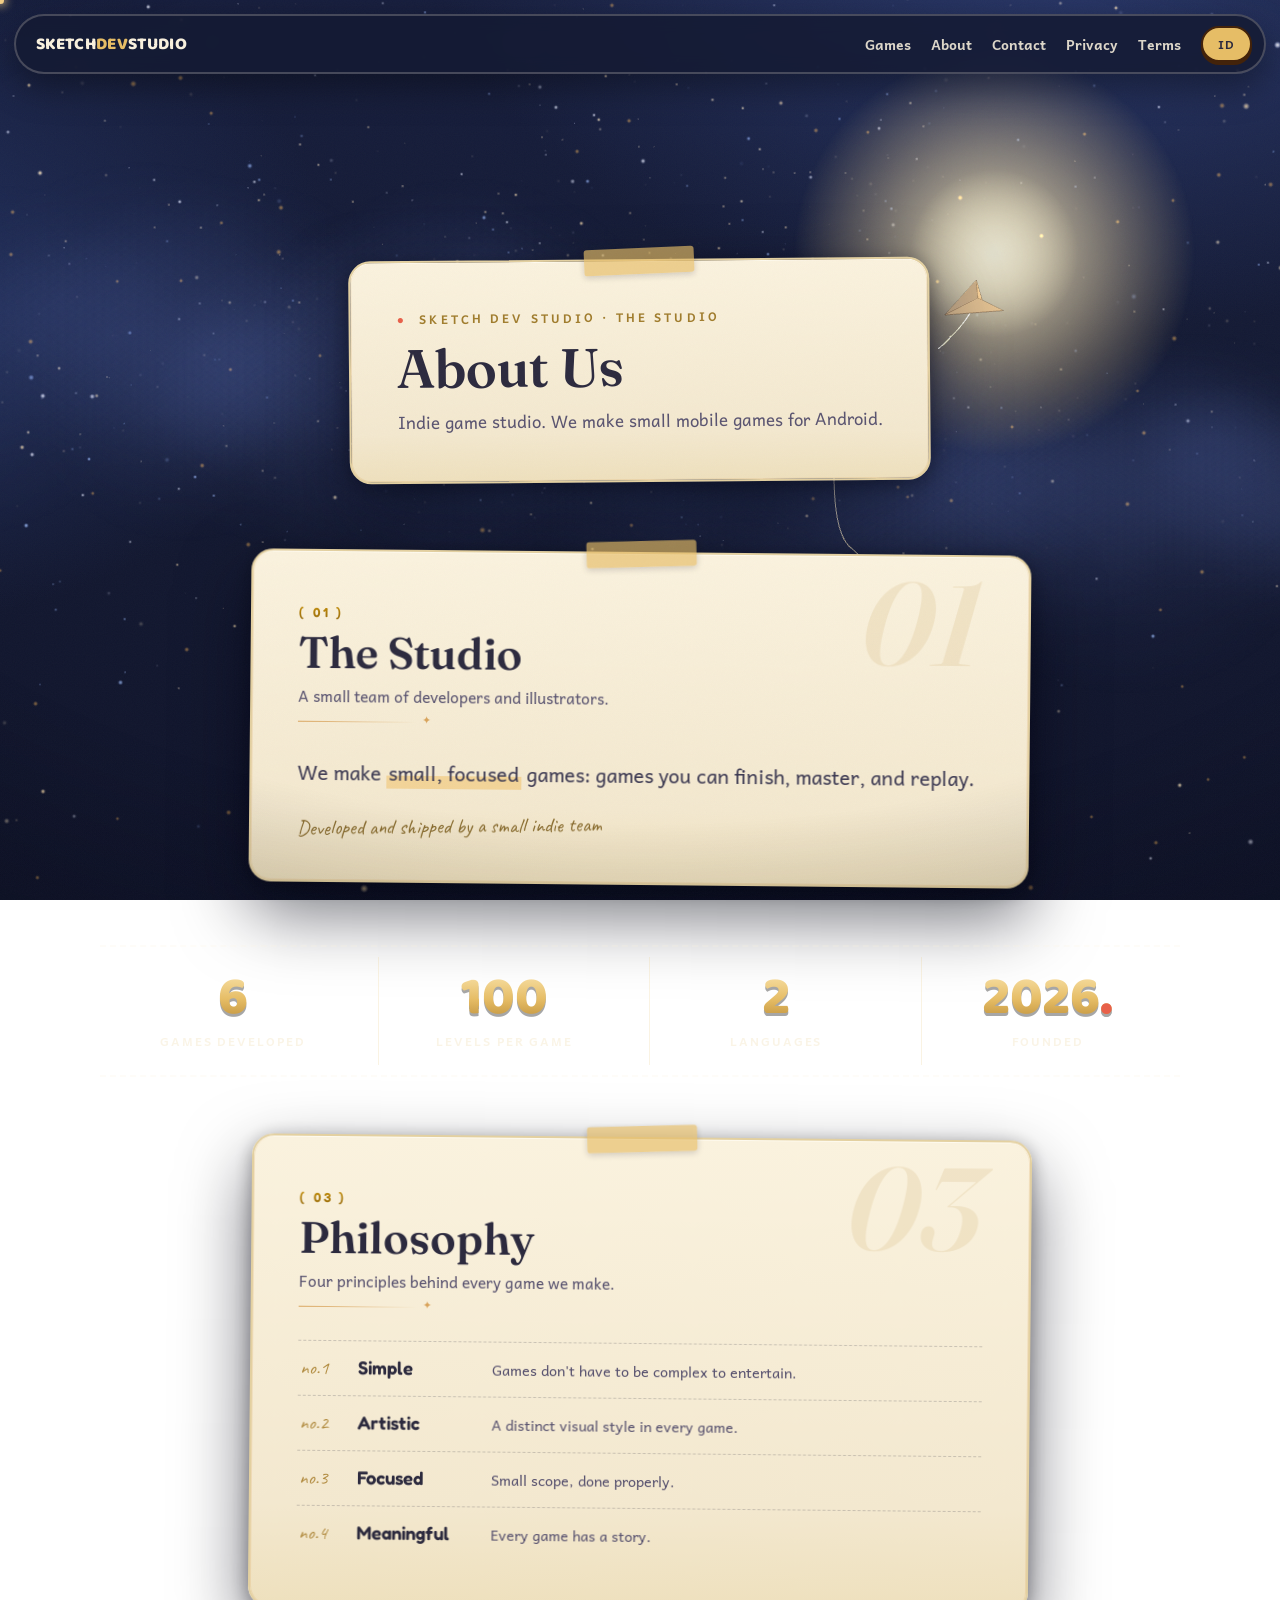
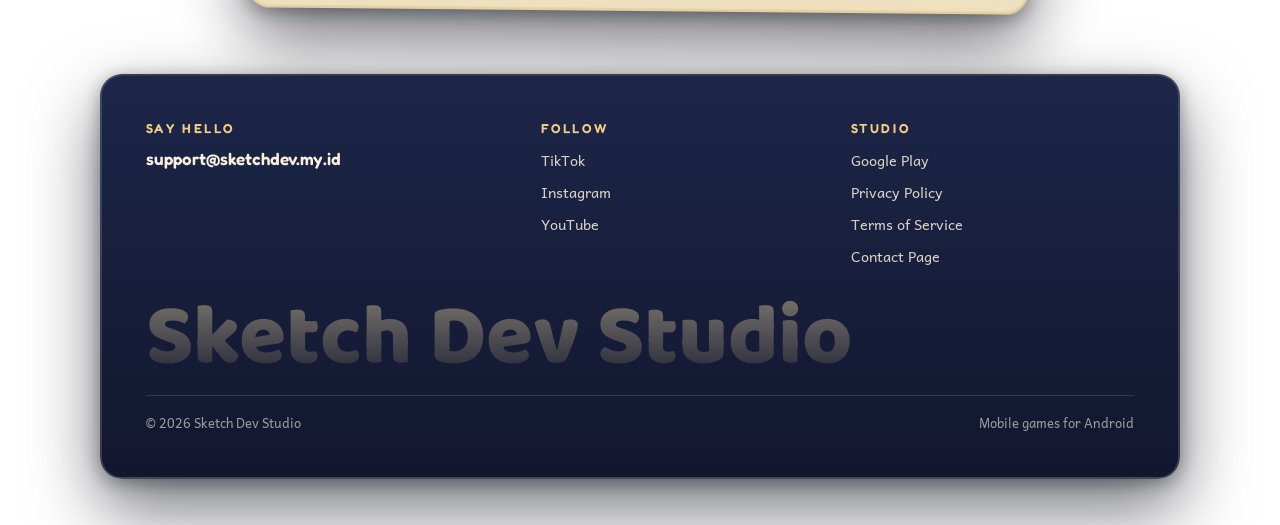
==== commit a9ef71a0: "Games jadi halaman sendiri di /games (rak buku dipindah dari beranda, URL bersih tanpa tanda pagar) " ====
--- a/about/index.html
+++ b/about/index.html
@@ -10,7 +10,7 @@
 <link rel="preconnect" href="https://fonts.googleapis.com">
 <link rel="preconnect" href="https://fonts.gstatic.com" crossorigin>
 <link href="https://fonts.googleapis.com/css2?family=Andika:ital,wght@0,400;0,700;1,400&family=Baloo+2:wght@600;700;800&family=Caveat:wght@600;700&family=Fredoka:wght@500;600;700&family=Fraunces:ital,opsz,wght@0,9..144,600;0,9..144,700;1,9..144,500;1,9..144,600&display=swap" rel="stylesheet">
-<link rel="stylesheet" href="/assets/site.css?v=5">
+<link rel="stylesheet" href="/assets/site.css?v=6">
 <script type="importmap">
 { "imports": { "three": "/vendor/three.module.min.js" } }
 </script>
@@ -37,9 +37,11 @@
 <nav>
   <a class="logo" href="/">SKETCH<em>DEV</em>STUDIO</a>
   <div class="links">
-    <a href="/#games" data-en="Games" data-id="Game">Games</a>
+    <a href="/games" data-en="Games" data-id="Game">Games</a>
     <a href="/about" data-en="About" data-id="Tentang">About</a>
     <a href="/contact" class="keep" data-en="Contact" data-id="Kontak">Contact</a>
+    <a href="/privacy" data-en="Privacy" data-id="Privasi">Privacy</a>
+    <a href="/terms" data-en="Terms" data-id="Ketentuan">Terms</a>
     <button id="langBtn" title="Switch language">ID</button>
   </div>
 </nav>
@@ -131,12 +133,14 @@
 
 <nav class="bottom-nav" aria-label="Mobile">
   <a class="tab" data-key="home" href="/"><svg viewBox="0 0 24 24"><path d="M3 9.5 12 3l9 6.5"/><path d="M5 10v10h14V10"/><path d="M9.5 20v-6h5v6"/></svg><span data-en="Home" data-id="Beranda">Home</span></a>
-  <a class="tab" data-key="games" href="/#games"><svg viewBox="0 0 24 24"><rect x="2.5" y="7" width="19" height="11" rx="5.5"/><path d="M7.5 10.8v3.4M5.8 12.5h3.4"/><circle cx="15.8" cy="11.6" r=".7" fill="currentColor" stroke="none"/><circle cx="17.9" cy="13.9" r=".7" fill="currentColor" stroke="none"/></svg><span data-en="Games" data-id="Game">Games</span></a>
+  <a class="tab" data-key="games" href="/games"><svg viewBox="0 0 24 24"><rect x="2.5" y="7" width="19" height="11" rx="5.5"/><path d="M7.5 10.8v3.4M5.8 12.5h3.4"/><circle cx="15.8" cy="11.6" r=".7" fill="currentColor" stroke="none"/><circle cx="17.9" cy="13.9" r=".7" fill="currentColor" stroke="none"/></svg><span data-en="Games" data-id="Game">Games</span></a>
   <a class="tab" data-key="about" href="/about"><svg viewBox="0 0 24 24"><circle cx="12" cy="8" r="3.6"/><path d="M5 20c1.2-3.4 3.8-5 7-5s5.8 1.6 7 5"/></svg><span data-en="About" data-id="Tentang">About</span></a>
   <a class="tab" data-key="contact" href="/contact"><svg viewBox="0 0 24 24"><rect x="3" y="5.5" width="18" height="13" rx="2"/><path d="m3.5 7.2 8.5 6 8.5-6"/></svg><span data-en="Contact" data-id="Kontak">Contact</span></a>
+  <a class="tab" data-key="privacy" href="/privacy"><svg viewBox="0 0 24 24"><path d="M12 3l7 2.5V11c0 4.6-2.9 8.1-7 9.6C7.9 19.1 5 15.6 5 11V5.5Z"/><circle cx="12" cy="10.3" r="1.5"/><path d="M12 11.8v2.7"/></svg><span data-en="Privacy" data-id="Privasi">Privacy</span></a>
+  <a class="tab" data-key="terms" href="/terms"><svg viewBox="0 0 24 24"><path d="M6.5 3h7L18.5 8v13h-12Z"/><path d="M13.5 3v5h5"/><path d="M9.3 12.5h5.4M9.3 16h5.4"/></svg><span data-en="Terms" data-id="Ketentuan">Terms</span></a>
   <button type="button" class="tab" id="tabLang"><svg viewBox="0 0 24 24"><circle cx="12" cy="12" r="8.5"/><path d="M3.5 12h17"/><path d="M12 3.5c2.4 2.3 3.6 5.2 3.6 8.5s-1.2 6.2-3.6 8.5c-2.4-2.3-3.6-5.2-3.6-8.5S9.6 5.8 12 3.5Z"/></svg><span data-en="ID" data-id="EN">ID</span></button>
 </nav>
-<script src="/assets/site.js?v=5"></script>
+<script src="/assets/site.js?v=6"></script>
 <script type="module">
 import { initWorld } from '/assets/world.js?v=5';
 const w = initWorld({ variant: 'parked' });
--- a/assets/site.css
+++ b/assets/site.css
@@ -409,7 +409,7 @@
 .bottom-nav{display:none}
 @media(max-width:760px){
   nav.bottom-nav{display:flex;position:fixed;top:auto;left:10px;right:10px;bottom:calc(10px + env(safe-area-inset-bottom));z-index:65;gap:2px;padding:6px;background:rgba(22,28,54,.92);-webkit-backdrop-filter:blur(16px);backdrop-filter:blur(16px);border:1px solid rgba(230,189,102,.35);border-radius:20px;box-shadow:0 16px 36px rgba(0,0,0,.5);align-items:stretch;justify-content:flex-start}
-  .bottom-nav .tab{flex:1;display:flex;flex-direction:column;align-items:center;justify-content:center;gap:2px;padding:6px 2px;border:none;background:none;border-radius:14px;color:#a7b1d8;text-decoration:none;font:700 10px 'Andika',sans-serif;letter-spacing:.03em;cursor:pointer}
+  .bottom-nav .tab{flex:1;display:flex;flex-direction:column;align-items:center;justify-content:center;gap:2px;padding:6px 0;border:none;background:none;border-radius:14px;color:#a7b1d8;text-decoration:none;font:700 9px 'Andika',sans-serif;letter-spacing:0;cursor:pointer;white-space:nowrap}
   .bottom-nav .tab svg{width:22px;height:22px;fill:none;stroke:currentColor;stroke-width:1.8;stroke-linecap:round;stroke-linejoin:round}
   .bottom-nav .tab.active{color:#f2cd7e;background:rgba(230,189,102,.14)}
   nav .links{display:none}
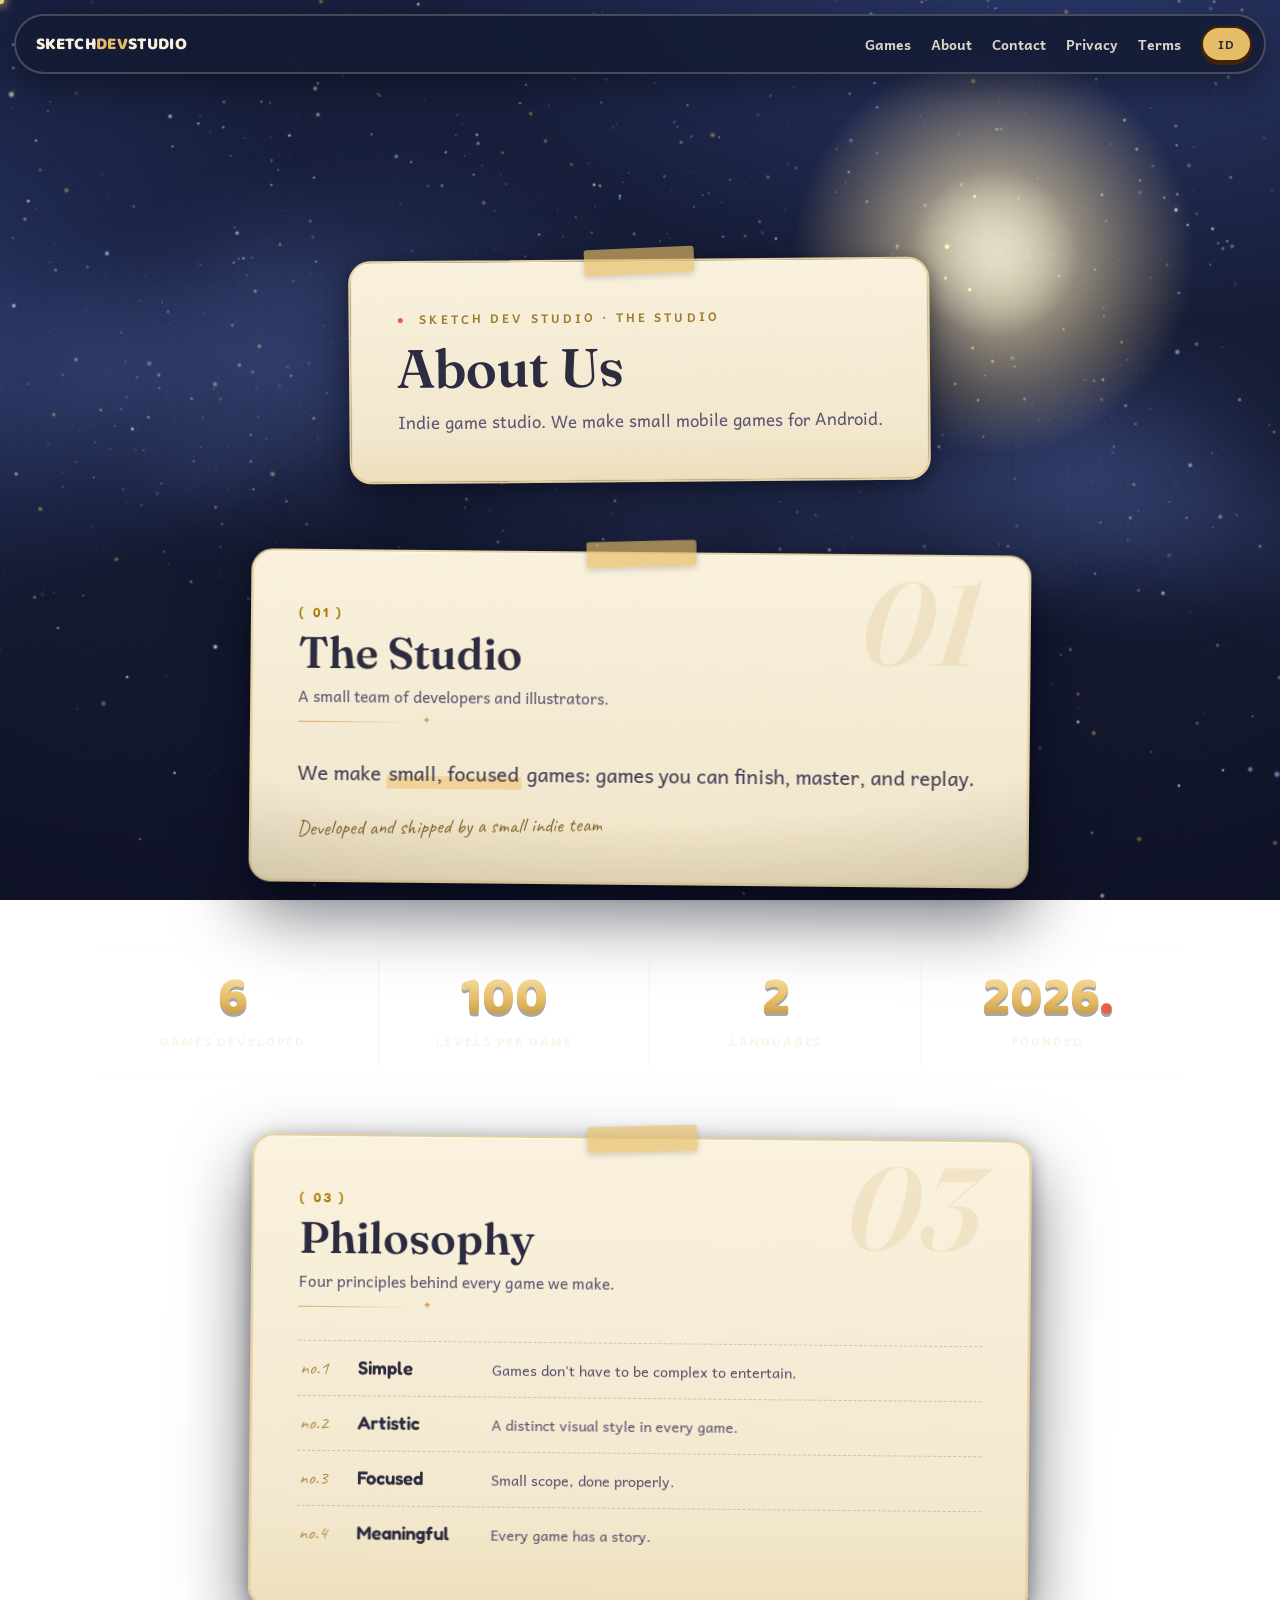
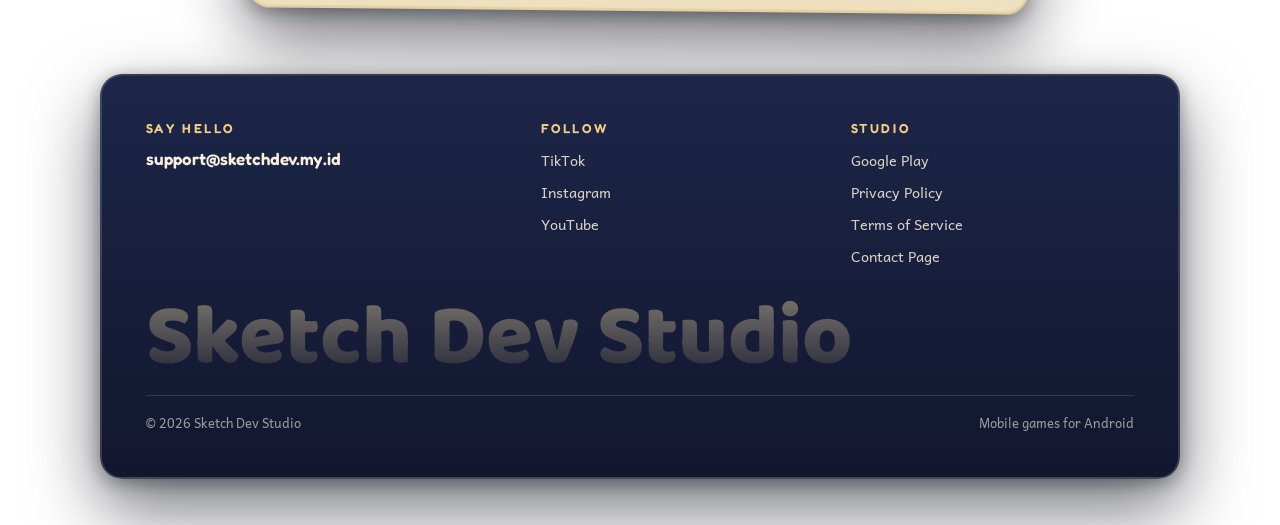
==== commit 397d2092: "Navigasi mobile gaya IG: bar bawah full-width menempel tepi layar, ikon saja ukuran besar, tab aktif" ====
--- a/about/index.html
+++ b/about/index.html
@@ -10,7 +10,7 @@
 <link rel="preconnect" href="https://fonts.googleapis.com">
 <link rel="preconnect" href="https://fonts.gstatic.com" crossorigin>
 <link href="https://fonts.googleapis.com/css2?family=Andika:ital,wght@0,400;0,700;1,400&family=Baloo+2:wght@600;700;800&family=Caveat:wght@600;700&family=Fredoka:wght@500;600;700&family=Fraunces:ital,opsz,wght@0,9..144,600;0,9..144,700;1,9..144,500;1,9..144,600&display=swap" rel="stylesheet">
-<link rel="stylesheet" href="/assets/site.css?v=6">
+<link rel="stylesheet" href="/assets/site.css?v=7">
 <script type="importmap">
 { "imports": { "three": "/vendor/three.module.min.js" } }
 </script>
@@ -132,15 +132,21 @@
 </footer>
 
 <nav class="bottom-nav" aria-label="Mobile">
-  <a class="tab" data-key="home" href="/"><svg viewBox="0 0 24 24"><path d="M3 9.5 12 3l9 6.5"/><path d="M5 10v10h14V10"/><path d="M9.5 20v-6h5v6"/></svg><span data-en="Home" data-id="Beranda">Home</span></a>
-  <a class="tab" data-key="games" href="/games"><svg viewBox="0 0 24 24"><rect x="2.5" y="7" width="19" height="11" rx="5.5"/><path d="M7.5 10.8v3.4M5.8 12.5h3.4"/><circle cx="15.8" cy="11.6" r=".7" fill="currentColor" stroke="none"/><circle cx="17.9" cy="13.9" r=".7" fill="currentColor" stroke="none"/></svg><span data-en="Games" data-id="Game">Games</span></a>
-  <a class="tab" data-key="about" href="/about"><svg viewBox="0 0 24 24"><circle cx="12" cy="8" r="3.6"/><path d="M5 20c1.2-3.4 3.8-5 7-5s5.8 1.6 7 5"/></svg><span data-en="About" data-id="Tentang">About</span></a>
-  <a class="tab" data-key="contact" href="/contact"><svg viewBox="0 0 24 24"><rect x="3" y="5.5" width="18" height="13" rx="2"/><path d="m3.5 7.2 8.5 6 8.5-6"/></svg><span data-en="Contact" data-id="Kontak">Contact</span></a>
-  <a class="tab" data-key="privacy" href="/privacy"><svg viewBox="0 0 24 24"><path d="M12 3l7 2.5V11c0 4.6-2.9 8.1-7 9.6C7.9 19.1 5 15.6 5 11V5.5Z"/><circle cx="12" cy="10.3" r="1.5"/><path d="M12 11.8v2.7"/></svg><span data-en="Privacy" data-id="Privasi">Privacy</span></a>
-  <a class="tab" data-key="terms" href="/terms"><svg viewBox="0 0 24 24"><path d="M6.5 3h7L18.5 8v13h-12Z"/><path d="M13.5 3v5h5"/><path d="M9.3 12.5h5.4M9.3 16h5.4"/></svg><span data-en="Terms" data-id="Ketentuan">Terms</span></a>
-  <button type="button" class="tab" id="tabLang"><svg viewBox="0 0 24 24"><circle cx="12" cy="12" r="8.5"/><path d="M3.5 12h17"/><path d="M12 3.5c2.4 2.3 3.6 5.2 3.6 8.5s-1.2 6.2-3.6 8.5c-2.4-2.3-3.6-5.2-3.6-8.5S9.6 5.8 12 3.5Z"/></svg><span data-en="ID" data-id="EN">ID</span></button>
+  <a class="tab" data-key="home" aria-label="Home" href="/"><svg viewBox="0 0 24 24"><path d="M3 9.5 12 3l9 6.5"/><path d="M5 10v10h14V10"/><path d="M9.5 20v-6h5v6"/></svg><span data-en="Home" data-id="Beranda">Home</span></a>
+  <a class="tab" data-key="games" aria-label="Games" href="/games"><svg viewBox="0 0 24 24"><rect x="2.5" y="7" width="19" height="11" rx="5.5"/><path d="M7.5 10.8v3.4M5.8 12.5h3.4"/><circle cx="15.8" cy="11.6" r=".7" fill="currentColor" stroke="none"/><circle cx="17.9" cy="13.9" r=".7" fill="currentColor" stroke="none"/></svg><span data-en="Games" data-id="Game">Games</span></a>
+  <a class="tab" data-key="about" aria-label="About" href="/about"><svg viewBox="0 0 24 24"><circle cx="12" cy="8" r="3.6"/><path d="M5 20c1.2-3.4 3.8-5 7-5s5.8 1.6 7 5"/></svg><span data-en="About" data-id="Tentang">About</span></a>
+  <a class="tab" data-key="contact" aria-label="Contact" href="/contact"><svg viewBox="0 0 24 24"><rect x="3" y="5.5" width="18" height="13" rx="2"/><path d="m3.5 7.2 8.5 6 8.5-6"/></svg><span data-en="Contact" data-id="Kontak">Contact</span></a>
+  <button type="button" class="tab" id="menuBtn" data-key="menu" aria-label="Menu"><svg viewBox="0 0 24 24"><path d="M4 7h16M4 12h16M4 17h16"/></svg><span>Menu</span></button>
 </nav>
-<script src="/assets/site.js?v=6"></script>
+<div class="sheet-backdrop" id="sheetBackdrop"></div>
+<div class="sheet" id="moreSheet" aria-hidden="true">
+  <a class="sheet-row" href="/privacy"><svg viewBox="0 0 24 24"><path d="M12 3l7 2.5V11c0 4.6-2.9 8.1-7 9.6C7.9 19.1 5 15.6 5 11V5.5Z"/><circle cx="12" cy="10.3" r="1.5"/><path d="M12 11.8v2.7"/></svg><span data-en="Privacy Policy" data-id="Kebijakan Privasi">Privacy Policy</span></a>
+  <a class="sheet-row" href="/terms"><svg viewBox="0 0 24 24"><path d="M6.5 3h7L18.5 8v13h-12Z"/><path d="M13.5 3v5h5"/><path d="M9.3 12.5h5.4M9.3 16h5.4"/></svg><span data-en="Terms of Service" data-id="Syarat Layanan">Terms of Service</span></a>
+  <div class="sheet-row sheet-lang"><svg viewBox="0 0 24 24"><circle cx="12" cy="12" r="8.5"/><path d="M3.5 12h17"/><path d="M12 3.5c2.4 2.3 3.6 5.2 3.6 8.5s-1.2 6.2-3.6 8.5c-2.4-2.3-3.6-5.2-3.6-8.5S9.6 5.8 12 3.5Z"/></svg><span data-en="Language" data-id="Bahasa">Language</span>
+    <span class="lang-pills"><button type="button" class="lpill" data-l="en">EN</button><button type="button" class="lpill" data-l="id">ID</button></span>
+  </div>
+</div>
+<script src="/assets/site.js?v=7"></script>
 <script type="module">
 import { initWorld } from '/assets/world.js?v=5';
 const w = initWorld({ variant: 'parked' });
--- a/assets/site.css
+++ b/assets/site.css
@@ -407,13 +407,34 @@
 
 /* ---------- Navigasi bawah mobile (gaya aplikasi native) ---------- */
 .bottom-nav{display:none}
+.sheet,.sheet-backdrop{display:none}
 @media(max-width:760px){
-  nav.bottom-nav{display:flex;position:fixed;top:auto;left:10px;right:10px;bottom:calc(10px + env(safe-area-inset-bottom));z-index:65;gap:2px;padding:6px;background:rgba(22,28,54,.92);-webkit-backdrop-filter:blur(16px);backdrop-filter:blur(16px);border:1px solid rgba(230,189,102,.35);border-radius:20px;box-shadow:0 16px 36px rgba(0,0,0,.5);align-items:stretch;justify-content:flex-start}
-  .bottom-nav .tab{flex:1;display:flex;flex-direction:column;align-items:center;justify-content:center;gap:2px;padding:6px 0;border:none;background:none;border-radius:14px;color:#a7b1d8;text-decoration:none;font:700 9px 'Andika',sans-serif;letter-spacing:0;cursor:pointer;white-space:nowrap}
-  .bottom-nav .tab svg{width:22px;height:22px;fill:none;stroke:currentColor;stroke-width:1.8;stroke-linecap:round;stroke-linejoin:round}
+  nav.bottom-nav{display:flex;position:fixed;top:auto;left:0;right:0;bottom:0;z-index:65;gap:0;padding:6px 4px calc(6px + env(safe-area-inset-bottom));background:rgba(15,19,38,.98);border:none;border-top:1px solid rgba(248,240,221,.14);border-radius:0;box-shadow:0 -10px 26px rgba(0,0,0,.35);align-items:stretch;justify-content:flex-start}
+  .bottom-nav .tab{flex:1;display:flex;flex-direction:column;align-items:center;justify-content:center;gap:2px;padding:6px 0;border:none;background:none;border-radius:14px;color:#a7b1d8;text-decoration:none;font:700 10.5px 'Andika',sans-serif;letter-spacing:.02em;cursor:pointer;white-space:nowrap;border-radius:999px;margin:2px}
+  .bottom-nav .tab svg{width:26px;height:26px;fill:none;stroke:currentColor;stroke-width:1.8;stroke-linecap:round;stroke-linejoin:round}
   .bottom-nav .tab.active{color:#f2cd7e;background:rgba(230,189,102,.14)}
+  nav{justify-content:center}
+  nav .logo{font-size:15.5px}
   nav .links{display:none}
   #langBtn{display:none}
+  .subhero-card{text-align:center}
+  .subhero-card .sub{margin-left:auto;margin-right:auto}
+  .sec-head{text-align:center}
+  .sec-head::before{left:50%;margin-left:-59px}
+  .sec-head::after{left:50%;margin-left:66px}
+  .sec-head p{margin-left:auto;margin-right:auto}
+  .tester{text-align:center}
+  .tester p{margin-left:auto;margin-right:auto}
+  .bottom-nav .tab span{display:none}
+  .sheet-backdrop{display:block;position:fixed;inset:0;z-index:66;background:rgba(8,10,24,.55);opacity:0;pointer-events:none;transition:opacity .25s}
+  .sheet-backdrop.open{opacity:1;pointer-events:auto}
+  .sheet{display:block;position:fixed;left:10px;right:10px;bottom:calc(76px + env(safe-area-inset-bottom));z-index:67;background:rgba(22,28,54,.97);border:1px solid rgba(230,189,102,.35);border-radius:20px;padding:8px;box-shadow:0 18px 40px rgba(0,0,0,.5);opacity:0;transform:translateY(12px);pointer-events:none;transition:opacity .25s,transform .25s}
+  .sheet.open{opacity:1;transform:none;pointer-events:auto}
+  .sheet-row{display:flex;align-items:center;gap:12px;padding:13px 12px;border-radius:14px;color:var(--cream);text-decoration:none;font:700 14px 'Andika',sans-serif}
+  .sheet-row svg{width:22px;height:22px;fill:none;stroke:#e9c979;stroke-width:1.8;stroke-linecap:round;stroke-linejoin:round;flex:none}
+  .lang-pills{margin-left:auto;display:flex;gap:6px}
+  .lpill{border:1px solid rgba(230,189,102,.5);background:none;color:#a7b1d8;border-radius:999px;padding:6px 14px;font:700 12px 'Andika',sans-serif;cursor:pointer}
+  .lpill.on{background:#e6bd66;color:#2a2438;border-color:#e6bd66}
   body{padding-bottom:calc(84px + env(safe-area-inset-bottom))}
   .tilt-l,.tilt-r{--tilt:0deg}
   .spot .art{margin-left:auto;margin-right:auto}
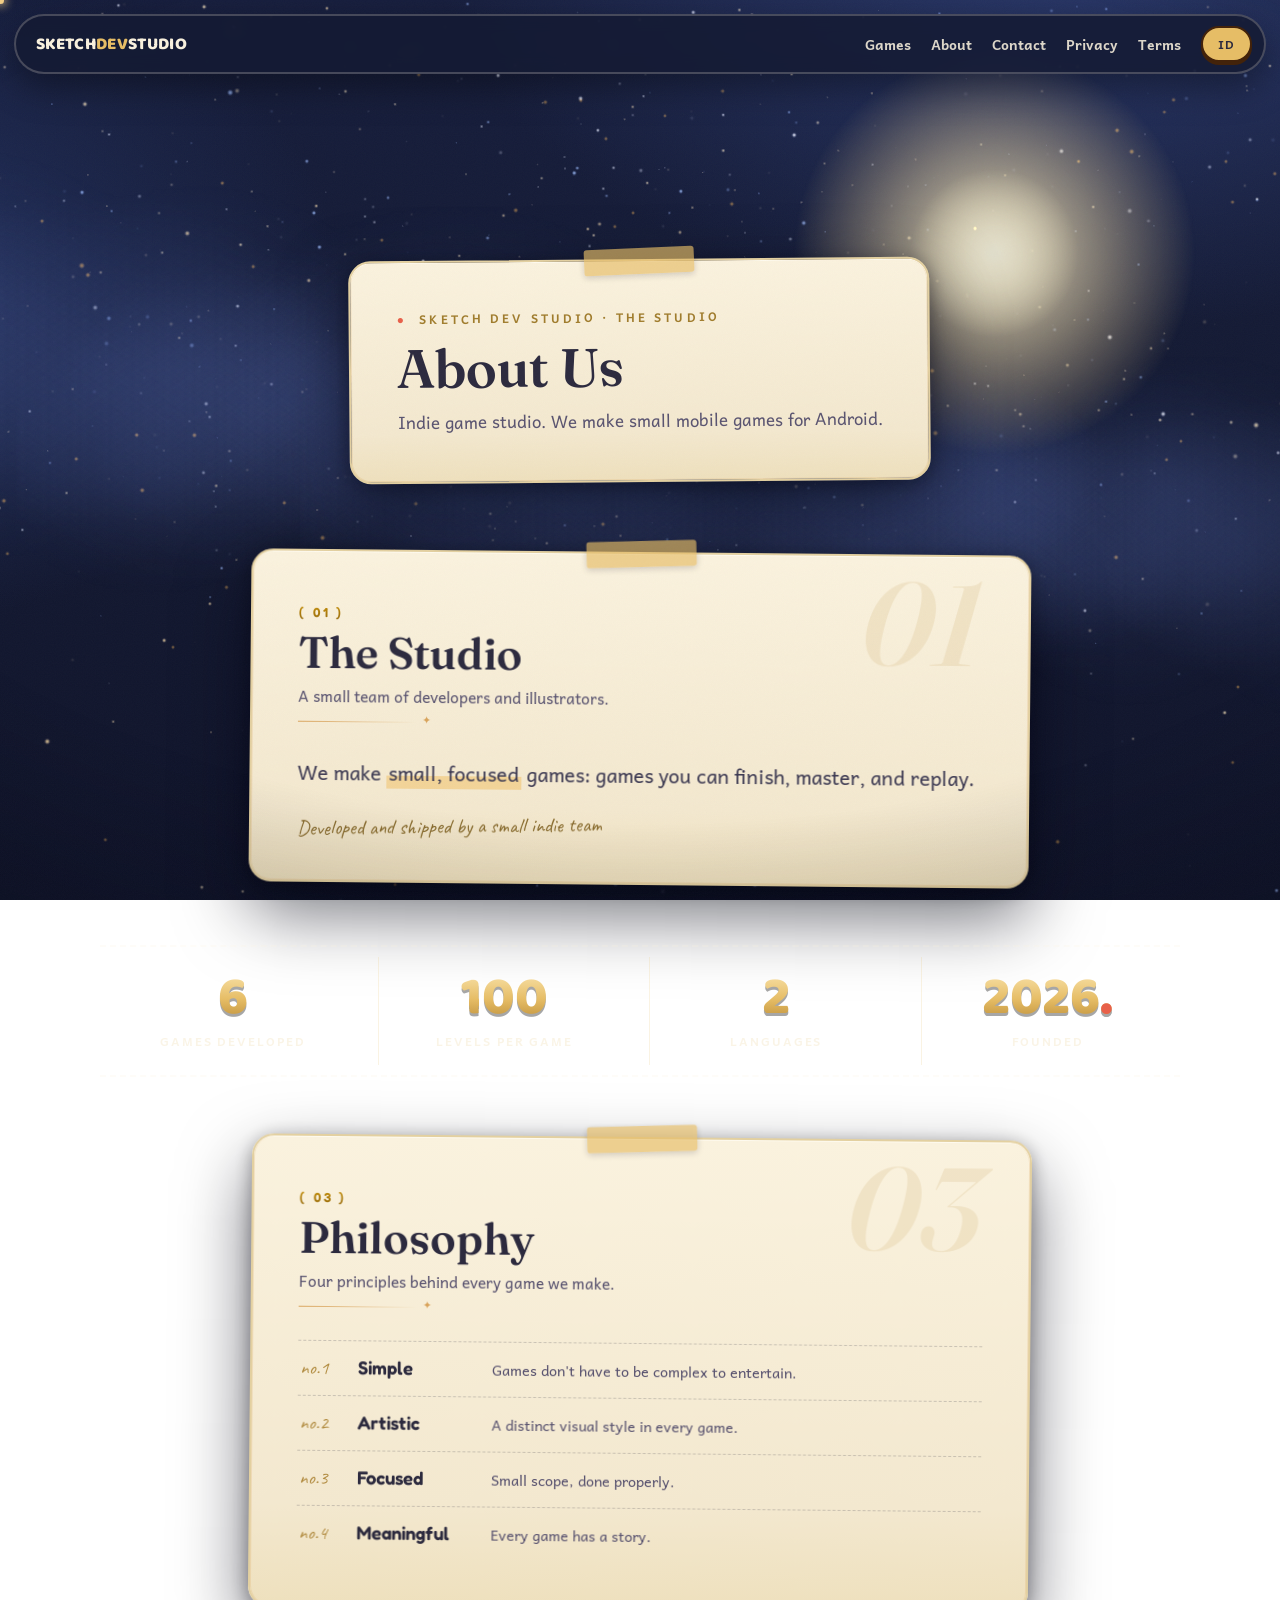
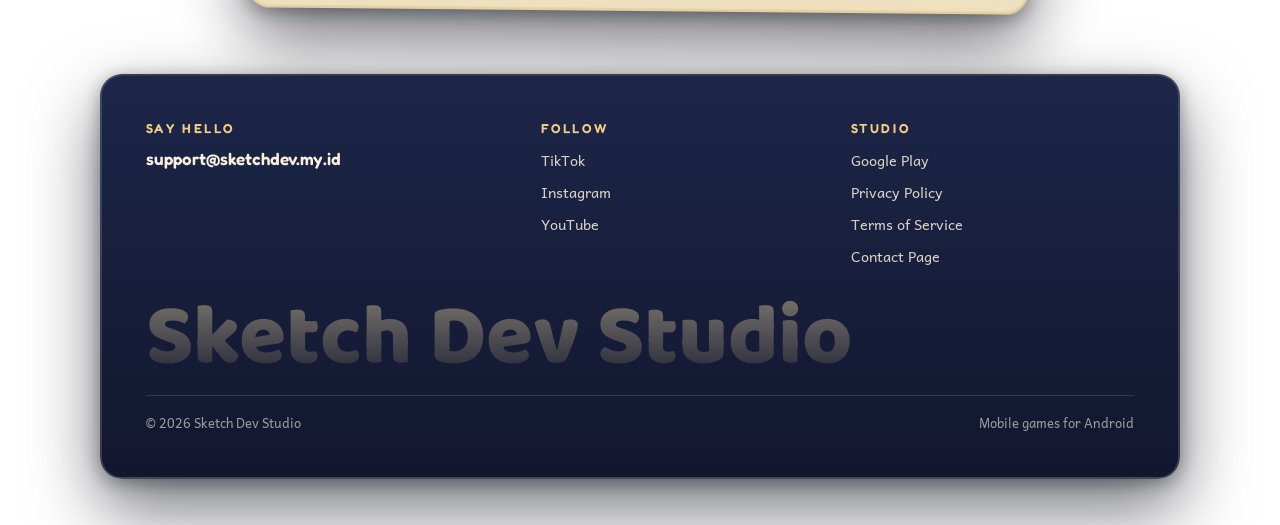
==== commit ffd1b58d: "Sorotan Letter Rain kini berisi video YouTube (x5cnXouQ-a4) dengan overlay gambar ikon setengah bida" ====
--- a/about/index.html
+++ b/about/index.html
@@ -10,7 +10,7 @@
 <link rel="preconnect" href="https://fonts.googleapis.com">
 <link rel="preconnect" href="https://fonts.gstatic.com" crossorigin>
 <link href="https://fonts.googleapis.com/css2?family=Andika:ital,wght@0,400;0,700;1,400&family=Baloo+2:wght@600;700;800&family=Caveat:wght@600;700&family=Fredoka:wght@500;600;700&family=Fraunces:ital,opsz,wght@0,9..144,600;0,9..144,700;1,9..144,500;1,9..144,600&display=swap" rel="stylesheet">
-<link rel="stylesheet" href="/assets/site.css?v=7">
+<link rel="stylesheet" href="/assets/site.css?v=8">
 <script type="importmap">
 { "imports": { "three": "/vendor/three.module.min.js" } }
 </script>
--- a/assets/site.css
+++ b/assets/site.css
@@ -231,6 +231,9 @@
 .spot::before{content:'';position:absolute;top:-70px;right:-50px;width:230px;height:230px;border-radius:50%;
   background:radial-gradient(circle at 42% 38%, #fff6d8 0%, #ffe9a8 48%, rgba(247,215,137,0) 72%)}
 .spot .art{position:relative}
+.spot-media{width:100%;aspect-ratio:16/10;border-radius:18px;overflow:hidden;border:3px solid rgba(248,240,221,.35);box-shadow:0 24px 50px -18px rgba(0,0,0,.65);background:#0d1330}
+.spot-media iframe{position:absolute;inset:0;width:100%;height:100%;border:0}
+.spot .art .spot-icon{position:absolute;top:0;left:0;height:100%;width:64%;object-fit:cover;object-position:center;border:none;border-radius:0;box-shadow:none;pointer-events:none;-webkit-mask-image:linear-gradient(90deg,#000 52%,transparent 97%);mask-image:linear-gradient(90deg,#000 52%,transparent 97%)}
 .spot .art img{width:100%;border-radius:18px;border:3px solid rgba(248,240,221,.35);
   box-shadow:0 0 0 6px rgba(230,189,102,.18), 0 22px 44px rgba(0,0,0,.5)}
 .spot .kick{font-size:11.5px;font-weight:700;letter-spacing:.3em;text-transform:uppercase;color:var(--goldsoft)}
@@ -238,7 +241,7 @@
 .spot p{margin-top:10px;color:#c9cdea;font-size:15.5px;line-height:1.65;max-width:520px}
 .spot .row{display:flex;gap:13px;align-items:center;flex-wrap:wrap;margin-top:20px;position:relative;z-index:1}
 .spot .pill{margin-top:0}
-@media(max-width:760px){.spot{grid-template-columns:1fr}.spot .art{max-width:230px}}
+@media(max-width:760px){.spot{grid-template-columns:1fr}.spot .art{max-width:230px}.spot .art.spot-media{max-width:460px;margin-inline:auto;width:100%}}
 
 /* ---------- STATISTIK ---------- */
 .stats{max-width:1080px;margin:0 auto;display:grid;grid-template-columns:repeat(4,1fr);gap:18px;
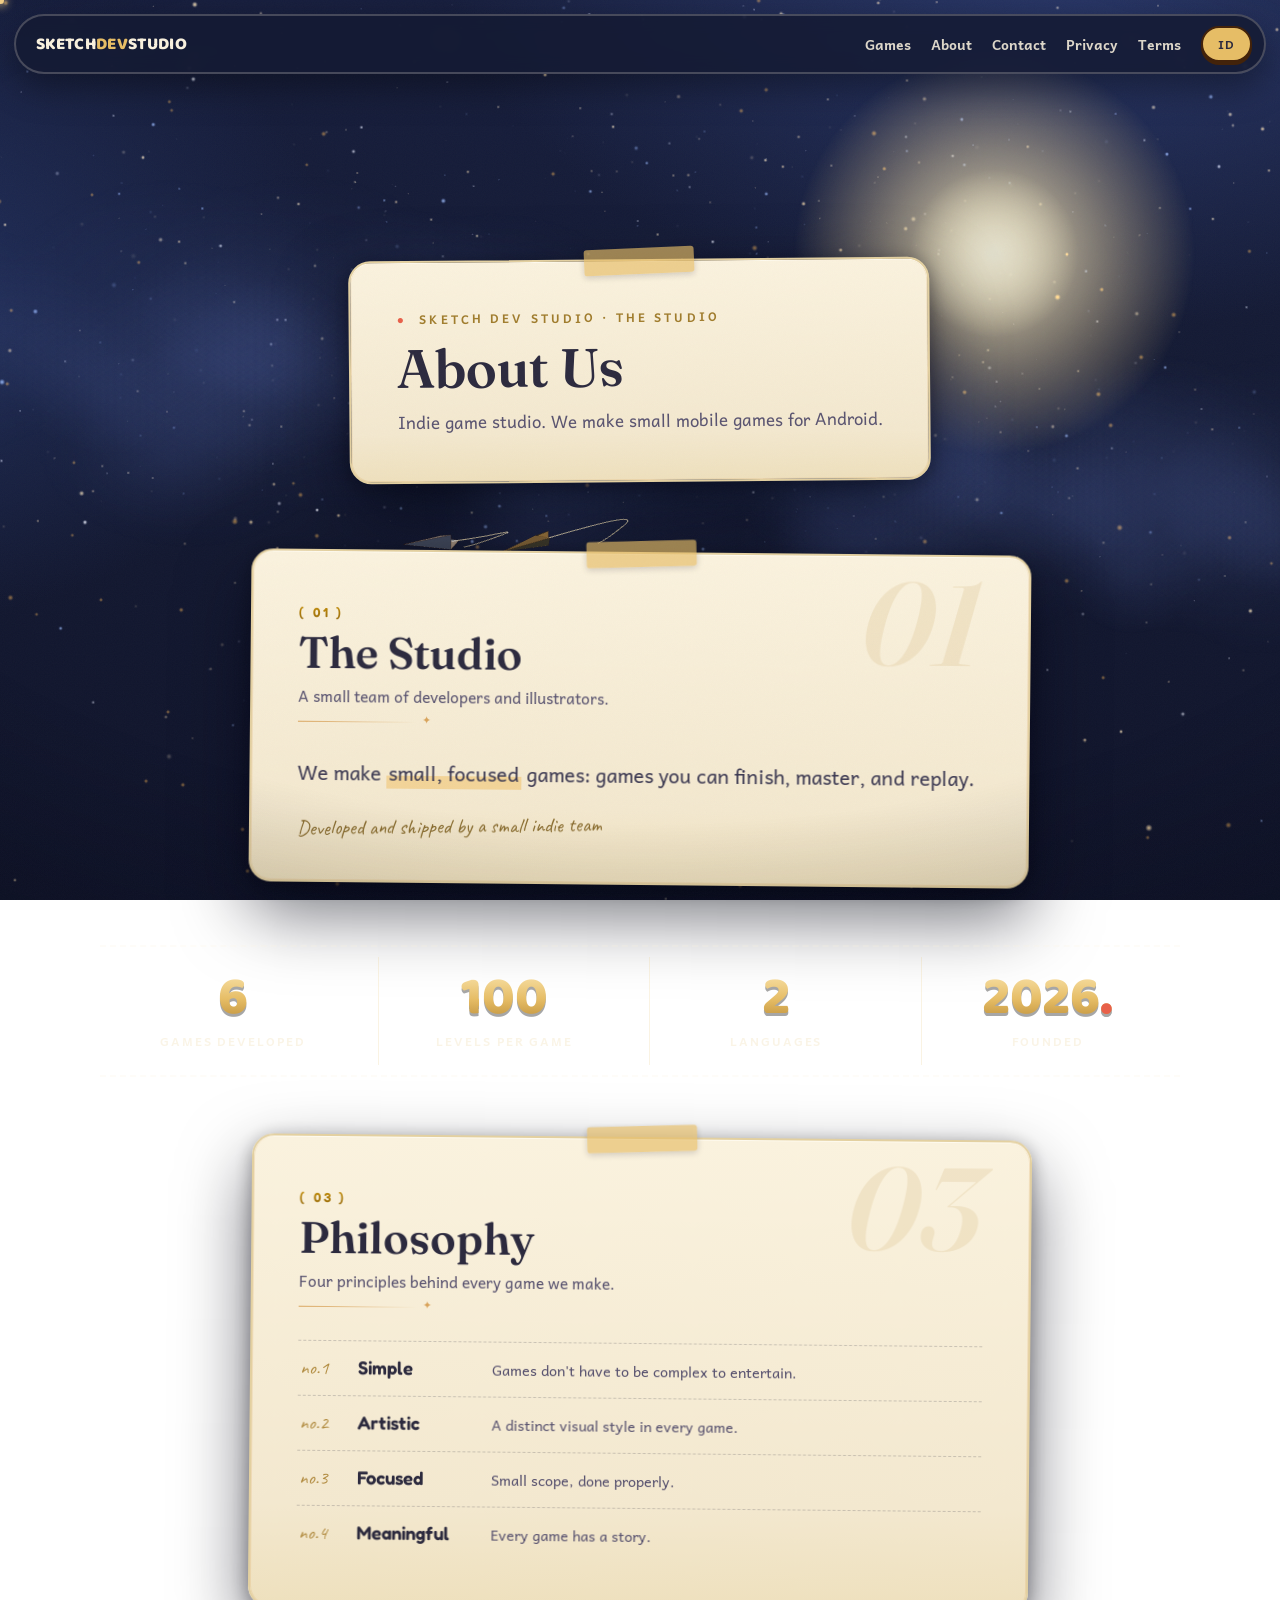
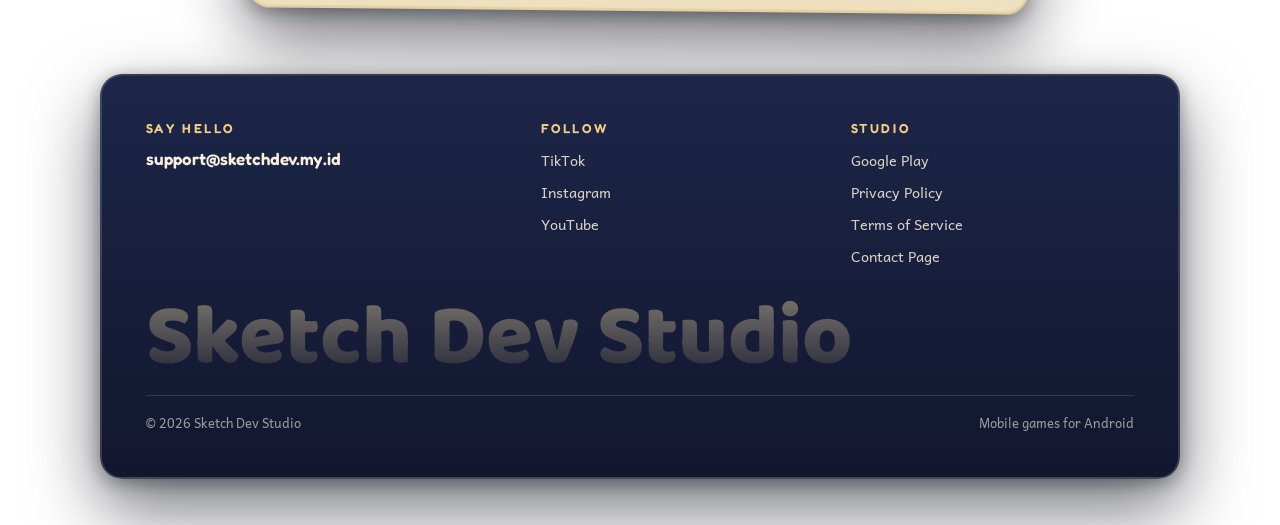
==== commit 493785b1: "Video Letter Rain jadi latar se-kartu sorotan: autoplay senyap berulang, ikon memudar bergradasi di " ====
--- a/about/index.html
+++ b/about/index.html
@@ -10,7 +10,7 @@
 <link rel="preconnect" href="https://fonts.googleapis.com">
 <link rel="preconnect" href="https://fonts.gstatic.com" crossorigin>
 <link href="https://fonts.googleapis.com/css2?family=Andika:ital,wght@0,400;0,700;1,400&family=Baloo+2:wght@600;700;800&family=Caveat:wght@600;700&family=Fredoka:wght@500;600;700&family=Fraunces:ital,opsz,wght@0,9..144,600;0,9..144,700;1,9..144,500;1,9..144,600&display=swap" rel="stylesheet">
-<link rel="stylesheet" href="/assets/site.css?v=8">
+<link rel="stylesheet" href="/assets/site.css?v=9">
 <script type="importmap">
 { "imports": { "three": "/vendor/three.module.min.js" } }
 </script>
--- a/assets/site.css
+++ b/assets/site.css
@@ -227,13 +227,16 @@
 .spot{max-width:1080px;margin:0 auto;position:relative;color:var(--cream);
   background:linear-gradient(155deg,var(--navy2),var(--navy) 60%,#182040);
   border:2px solid rgba(230,189,102,.5);border-radius:22px;box-shadow:var(--panel-shadow);
-  padding:clamp(24px,3.4vw,42px);display:grid;grid-template-columns:230px 1fr;gap:clamp(20px,3.4vw,40px);align-items:center;overflow:hidden}
+  padding:clamp(24px,3.4vw,42px);display:grid;grid-template-columns:1fr;align-items:center;overflow:hidden;isolation:isolate}
 .spot::before{content:'';position:absolute;top:-70px;right:-50px;width:230px;height:230px;border-radius:50%;
   background:radial-gradient(circle at 42% 38%, #fff6d8 0%, #ffe9a8 48%, rgba(247,215,137,0) 72%)}
 .spot .art{position:relative}
-.spot-media{width:100%;aspect-ratio:16/10;border-radius:18px;overflow:hidden;border:3px solid rgba(248,240,221,.35);box-shadow:0 24px 50px -18px rgba(0,0,0,.65);background:#0d1330}
-.spot-media iframe{position:absolute;inset:0;width:100%;height:100%;border:0}
-.spot .art .spot-icon{position:absolute;top:0;left:0;height:100%;width:64%;object-fit:cover;object-position:center;border:none;border-radius:0;box-shadow:none;pointer-events:none;-webkit-mask-image:linear-gradient(90deg,#000 52%,transparent 97%);mask-image:linear-gradient(90deg,#000 52%,transparent 97%)}
+.spot-bg{position:absolute;inset:0;z-index:0;overflow:hidden}
+.spot-bg iframe{position:absolute;top:50%;left:50%;width:200%;height:200%;transform:translate(-50%,-50%);border:0;pointer-events:none}
+.spot-bg-icon{position:absolute;top:0;right:0;z-index:1;height:100%;width:52%;object-fit:cover;object-position:center;opacity:.92;pointer-events:none;-webkit-mask-image:linear-gradient(270deg,#000 42%,transparent 96%);mask-image:linear-gradient(270deg,#000 42%,transparent 96%)}
+.spot::after{content:"";position:absolute;inset:0;z-index:2;background:linear-gradient(95deg,rgba(13,17,38,.86) 22%,rgba(13,17,38,.48) 58%,rgba(13,17,38,.18));pointer-events:none}
+.spot-body{position:relative;z-index:3;max-width:600px}
+.spot::before{z-index:1;opacity:.55}
 .spot .art img{width:100%;border-radius:18px;border:3px solid rgba(248,240,221,.35);
   box-shadow:0 0 0 6px rgba(230,189,102,.18), 0 22px 44px rgba(0,0,0,.5)}
 .spot .kick{font-size:11.5px;font-weight:700;letter-spacing:.3em;text-transform:uppercase;color:var(--goldsoft)}
@@ -241,7 +244,8 @@
 .spot p{margin-top:10px;color:#c9cdea;font-size:15.5px;line-height:1.65;max-width:520px}
 .spot .row{display:flex;gap:13px;align-items:center;flex-wrap:wrap;margin-top:20px;position:relative;z-index:1}
 .spot .pill{margin-top:0}
-@media(max-width:760px){.spot{grid-template-columns:1fr}.spot .art{max-width:230px}.spot .art.spot-media{max-width:460px;margin-inline:auto;width:100%}}
+@media(max-width:760px){.spot{grid-template-columns:1fr}.spot .art{max-width:230px}}
+@media(max-width:760px){.spot-bg iframe{width:400%;height:100%}.spot-bg-icon{width:78%;opacity:.5}.spot::after{background:linear-gradient(180deg,rgba(13,17,38,.72),rgba(13,17,38,.55) 55%,rgba(13,17,38,.78))}}
 
 /* ---------- STATISTIK ---------- */
 .stats{max-width:1080px;margin:0 auto;display:grid;grid-template-columns:repeat(4,1fr);gap:18px;
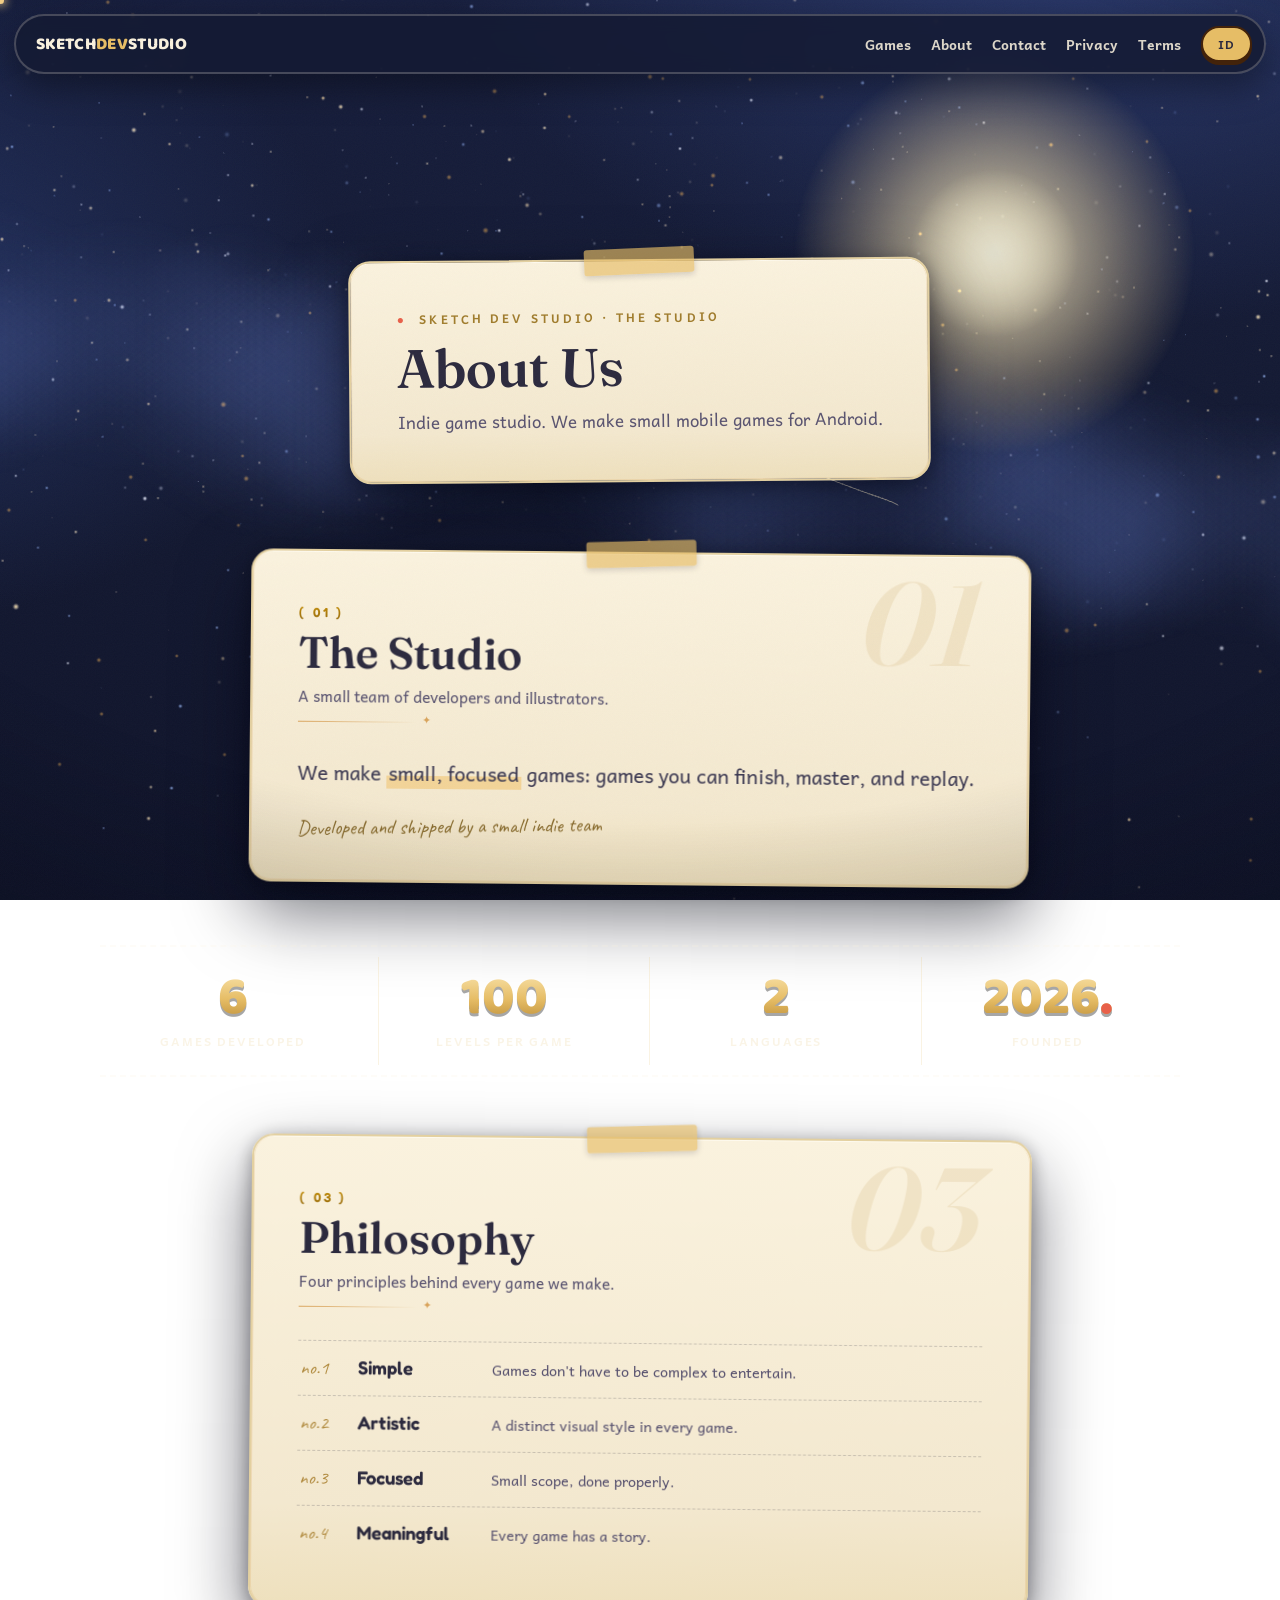
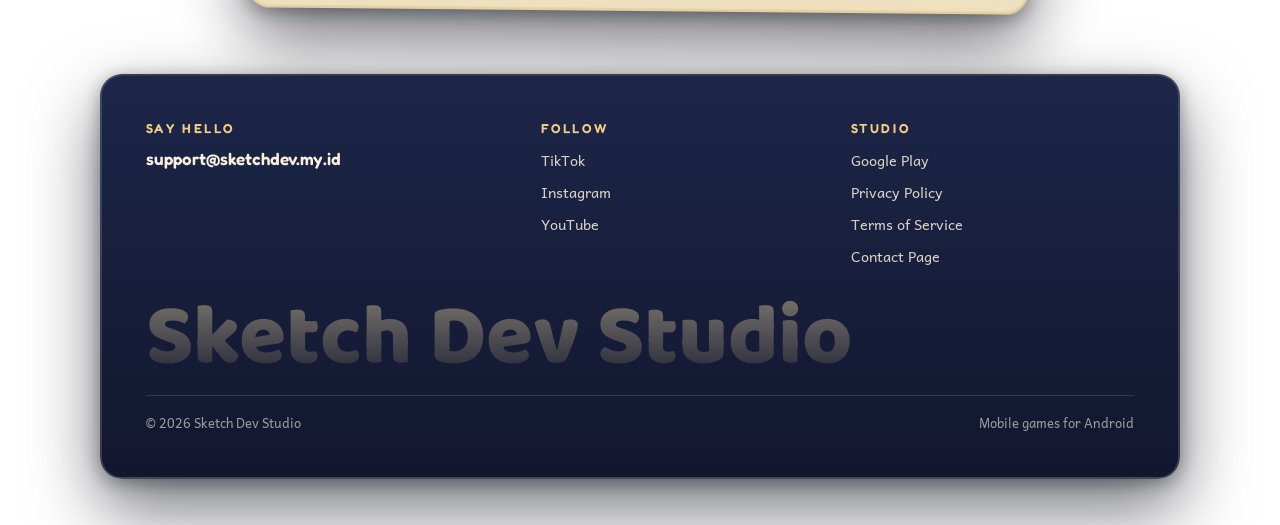
==== commit a33c5759: "Hero: ikon melayang WebGL diganti carousel coverflow album (DOM): bisa diseret/digeser, diklik untuk" ====
--- a/about/index.html
+++ b/about/index.html
@@ -10,7 +10,7 @@
 <link rel="preconnect" href="https://fonts.googleapis.com">
 <link rel="preconnect" href="https://fonts.gstatic.com" crossorigin>
 <link href="https://fonts.googleapis.com/css2?family=Andika:ital,wght@0,400;0,700;1,400&family=Baloo+2:wght@600;700;800&family=Caveat:wght@600;700&family=Fredoka:wght@500;600;700&family=Fraunces:ital,opsz,wght@0,9..144,600;0,9..144,700;1,9..144,500;1,9..144,600&display=swap" rel="stylesheet">
-<link rel="stylesheet" href="/assets/site.css?v=9">
+<link rel="stylesheet" href="/assets/site.css?v=10">
 <script type="importmap">
 { "imports": { "three": "/vendor/three.module.min.js" } }
 </script>
@@ -146,9 +146,9 @@
     <span class="lang-pills"><button type="button" class="lpill" data-l="en">EN</button><button type="button" class="lpill" data-l="id">ID</button></span>
   </div>
 </div>
-<script src="/assets/site.js?v=7"></script>
+<script src="/assets/site.js?v=8"></script>
 <script type="module">
-import { initWorld } from '/assets/world.js?v=5';
+import { initWorld } from '/assets/world.js?v=6';
 const w = initWorld({ variant: 'parked' });
 if (w) window.__worldSetVariant = w.setVariant;
 </script>
--- a/assets/site.css
+++ b/assets/site.css
@@ -336,8 +336,21 @@
   background:rgba(230,189,102,.10)}
 
 /* ---------- PANGGUNG 3D HERO ---------- */
-.stage3d{position:relative;height:54vh;min-height:340px;max-height:560px}
-.stage-cap{position:absolute;left:0;right:0;bottom:6px;text-align:center;pointer-events:none}
+.stage3d{position:relative}
+.coverflow{position:relative;height:clamp(308px,46vh,442px);outline:none;z-index:3;overflow:hidden}
+.cf-track{position:absolute;inset:0;perspective:1150px;transform-style:preserve-3d;touch-action:pan-y;cursor:grab}
+.coverflow.dragging .cf-track{cursor:grabbing}
+.cf-slide{position:absolute;left:50%;top:43%;width:min(218px,54vw,29vh);aspect-ratio:1;border-radius:20px;overflow:hidden;border:3px solid #d9b96a;background:#101736;box-shadow:0 34px 60px -18px rgba(0,0,0,.78),0 0 0 6px rgba(230,189,102,.13);will-change:transform;-webkit-tap-highlight-color:transparent}
+.cf-slide img{width:100%;height:100%;object-fit:cover;display:block;pointer-events:none}
+.cf-slide::after{content:"";position:absolute;inset:0;background:linear-gradient(115deg,rgba(255,255,255,.32) 0%,rgba(255,255,255,0) 42%);opacity:0;transition:opacity .35s;pointer-events:none}
+.cf-slide.on::after{opacity:.5}
+.cf-ui{position:absolute;left:0;right:0;bottom:8px;text-align:center;pointer-events:none}
+.cf-name{font-family:var(--serif);font-weight:600;font-size:clamp(22px,3.4vw,30px);color:var(--cream);text-shadow:0 2px 14px rgba(0,0,0,.55)}
+.cf-sub{margin-top:2px;font:700 11px 'Andika',sans-serif;letter-spacing:.24em;text-transform:uppercase;color:var(--goldsoft)}
+.cf-dots{margin-top:11px;display:flex;gap:8px;justify-content:center;pointer-events:auto}
+.cf-dot{width:8px;height:8px;border-radius:99px;border:1px solid rgba(230,189,102,.75);background:transparent;padding:0;cursor:pointer;transition:all .3s}
+.cf-dot.on{width:26px;background:#e6bd66}
+.stage-cap{position:static;text-align:center;pointer-events:none;margin-top:2px}
 .stage-kick{display:block;font-family:var(--head);font-weight:600;font-size:12px;
   letter-spacing:.34em;text-transform:uppercase;color:var(--goldsoft);text-shadow:0 2px 12px rgba(0,0,0,.6)}
 .stage-hint{display:block;margin-top:8px;font-family:var(--hand);font-size:21px;color:rgba(248,240,221,.78)}
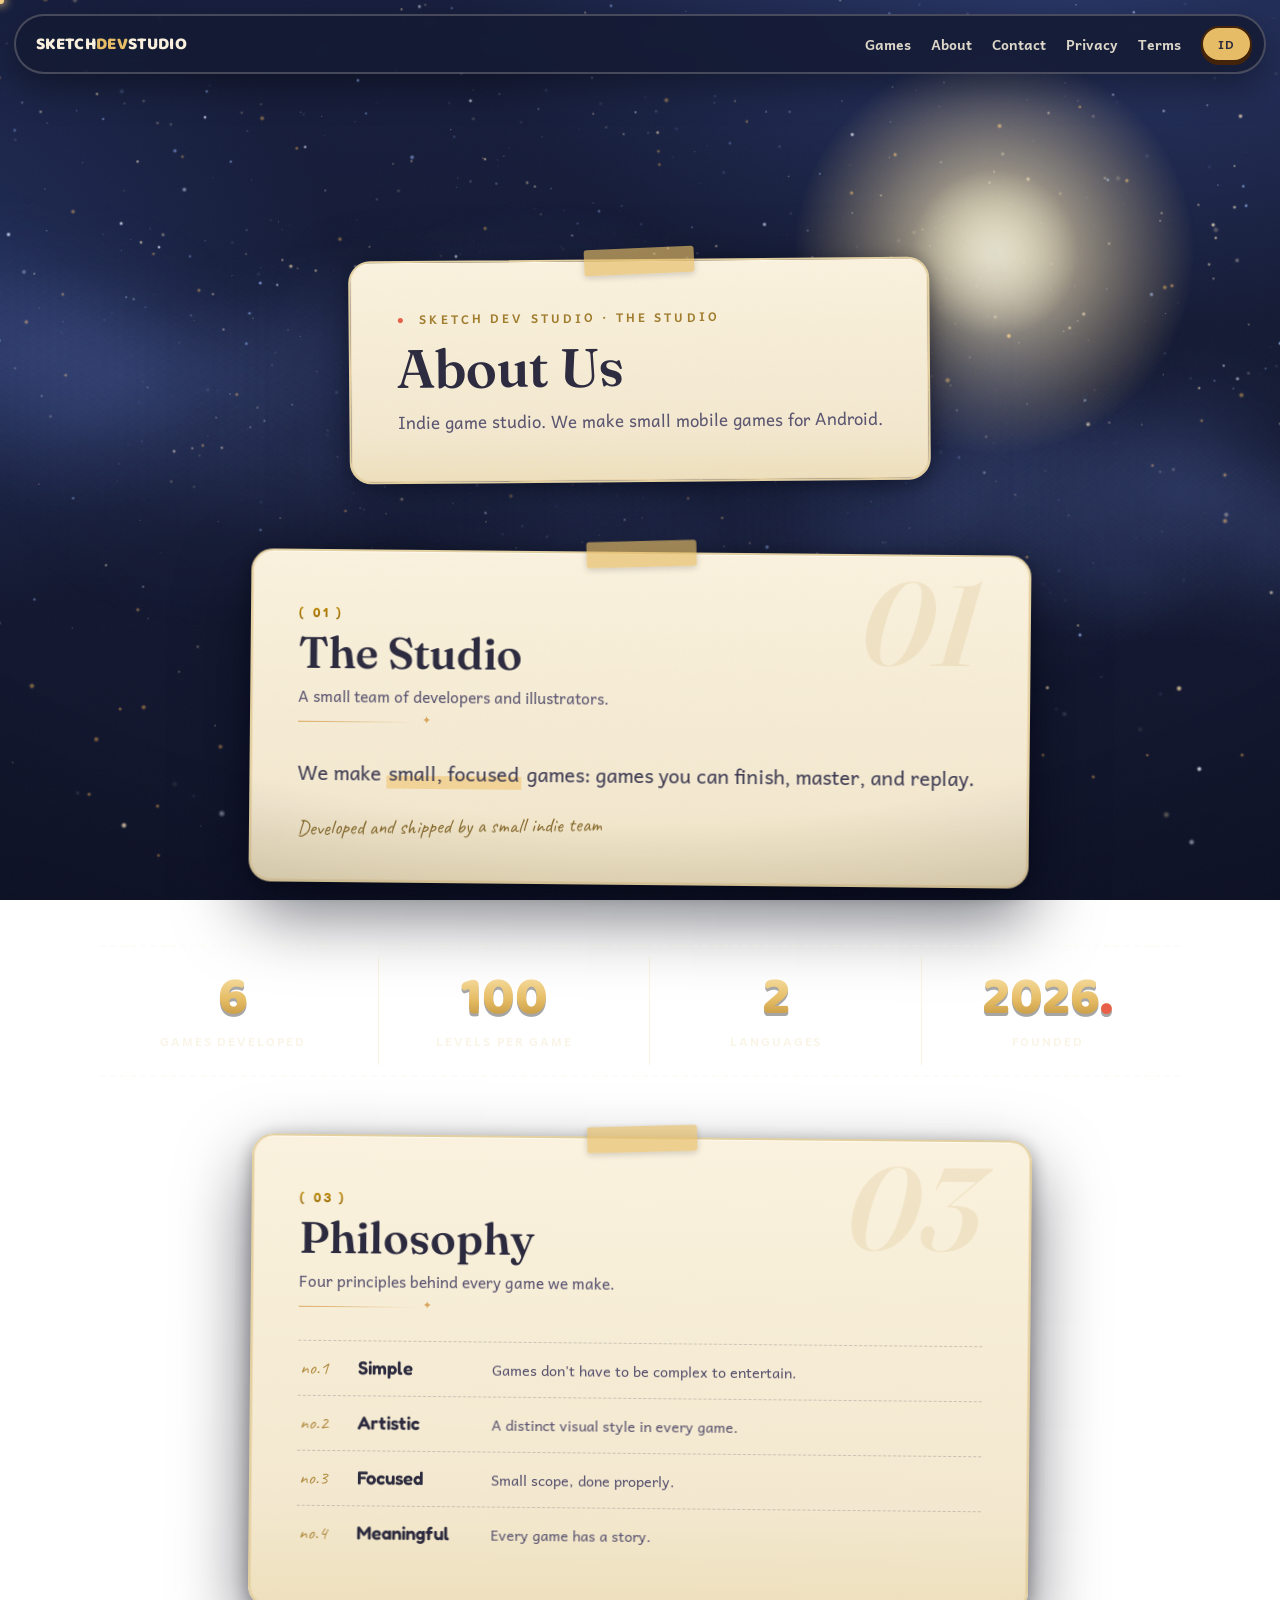
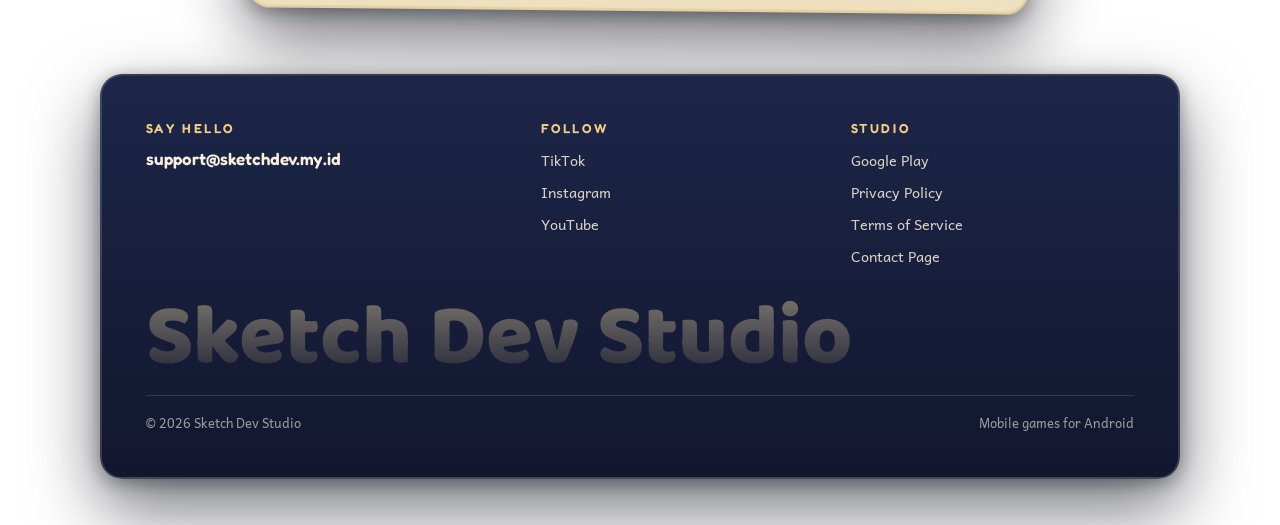
==== commit ab876c74: "Klik sampul coverflow kini membuka panel detail game: lencana status (Live di Play dengan tombol und" ====
--- a/about/index.html
+++ b/about/index.html
@@ -10,7 +10,7 @@
 <link rel="preconnect" href="https://fonts.googleapis.com">
 <link rel="preconnect" href="https://fonts.gstatic.com" crossorigin>
 <link href="https://fonts.googleapis.com/css2?family=Andika:ital,wght@0,400;0,700;1,400&family=Baloo+2:wght@600;700;800&family=Caveat:wght@600;700&family=Fredoka:wght@500;600;700&family=Fraunces:ital,opsz,wght@0,9..144,600;0,9..144,700;1,9..144,500;1,9..144,600&display=swap" rel="stylesheet">
-<link rel="stylesheet" href="/assets/site.css?v=10">
+<link rel="stylesheet" href="/assets/site.css?v=11">
 <script type="importmap">
 { "imports": { "three": "/vendor/three.module.min.js" } }
 </script>
@@ -146,7 +146,7 @@
     <span class="lang-pills"><button type="button" class="lpill" data-l="en">EN</button><button type="button" class="lpill" data-l="id">ID</button></span>
   </div>
 </div>
-<script src="/assets/site.js?v=8"></script>
+<script src="/assets/site.js?v=9"></script>
 <script type="module">
 import { initWorld } from '/assets/world.js?v=6';
 const w = initWorld({ variant: 'parked' });
--- a/assets/site.css
+++ b/assets/site.css
@@ -337,7 +337,8 @@
 
 /* ---------- PANGGUNG 3D HERO ---------- */
 .stage3d{position:relative}
-.coverflow{position:relative;height:clamp(308px,46vh,442px);outline:none;z-index:3;overflow:hidden}
+.coverflow{position:relative;height:clamp(308px,46vh,442px);outline:none;z-index:3;overflow:hidden;transition:filter .6s ease,transform .6s ease}
+body.gd-open .coverflow{filter:brightness(.6) blur(2px);transform:scale(.985)}
 .cf-track{position:absolute;inset:0;perspective:1150px;transform-style:preserve-3d;touch-action:pan-y;cursor:grab}
 .coverflow.dragging .cf-track{cursor:grabbing}
 .cf-slide{position:absolute;left:50%;top:43%;width:min(218px,54vw,29vh);aspect-ratio:1;border-radius:20px;overflow:hidden;border:3px solid #d9b96a;background:#101736;box-shadow:0 34px 60px -18px rgba(0,0,0,.78),0 0 0 6px rgba(230,189,102,.13);will-change:transform;-webkit-tap-highlight-color:transparent}
@@ -350,6 +351,46 @@
 .cf-dots{margin-top:11px;display:flex;gap:8px;justify-content:center;pointer-events:auto}
 .cf-dot{width:8px;height:8px;border-radius:99px;border:1px solid rgba(230,189,102,.75);background:transparent;padding:0;cursor:pointer;transition:all .3s}
 .cf-dot.on{width:26px;background:#e6bd66}
+.gdetail{position:fixed;inset:0;z-index:90;display:none}
+.gdetail.show{display:block}
+.gd-backdrop{position:absolute;inset:0;background:rgba(7,9,22,.62);opacity:0;transition:opacity .5s ease}
+.gdetail.in .gd-backdrop{opacity:1}
+.gdetail.bye .gd-backdrop{opacity:0}
+.gd-card{position:absolute;left:50%;top:50%;width:min(860px,calc(100vw - 30px));max-height:calc(100dvh - 36px);overflow:auto;display:grid;grid-template-columns:290px 1fr;background:linear-gradient(155deg,#202a52,#141a33 62%);border:1px solid rgba(230,189,102,.55);border-radius:26px;box-shadow:0 50px 110px -30px rgba(0,0,0,.85),0 0 0 8px rgba(230,189,102,.07);opacity:0;transform:translate(-50%,-44%) scale(.9) rotateX(7deg);transform-origin:50% 62%;transition:opacity .55s ease,transform .68s cubic-bezier(.19,1,.22,1)}
+.gdetail.in .gd-card{opacity:1;transform:translate(-50%,-50%) scale(1) rotateX(0deg)}
+.gdetail.bye .gd-card{opacity:0;transform:translate(-50%,-47%) scale(.95);transition:opacity .34s ease,transform .38s cubic-bezier(.5,0,.75,0)}
+.gd-card::before{content:"";position:absolute;inset:0;background:linear-gradient(105deg,transparent 30%,rgba(255,236,190,.13) 48%,transparent 62%);transform:translateX(-130%);pointer-events:none;z-index:4}
+.gdetail.in .gd-card::before{transform:translateX(130%);transition:transform 1.1s ease .18s}
+.gd-media{position:relative;overflow:hidden}
+.gd-media img{position:absolute;inset:0;width:100%;height:100%;object-fit:cover;transform:scale(1.14);transition:transform 1s cubic-bezier(.19,1,.22,1)}
+.gdetail.in .gd-media img{transform:scale(1)}
+.gd-info{padding:clamp(22px,3.4vw,38px);display:flex;flex-direction:column;align-items:flex-start;justify-content:center}
+.gd-badge{display:inline-flex;align-items:center;gap:8px;padding:7px 13px;border-radius:999px;font:700 11px 'Andika',sans-serif;letter-spacing:.18em;text-transform:uppercase}
+.gd-badge::before{content:"";width:8px;height:8px;border-radius:99px;background:currentColor}
+.gd-badge.live{background:rgba(61,255,160,.13);color:#7dffc4;border:1px solid rgba(61,255,160,.45)}
+.gd-badge.live::before{animation:gdpulse 1.8s infinite}
+.gd-badge.test{background:rgba(230,189,102,.12);color:#e9c979;border:1px solid rgba(230,189,102,.45)}
+@keyframes gdpulse{0%{box-shadow:0 0 0 0 rgba(61,255,160,.5)}70%{box-shadow:0 0 0 7px rgba(61,255,160,0)}100%{box-shadow:0 0 0 0 rgba(61,255,160,0)}}
+.gd-info h3{font-family:var(--serif);font-weight:600;font-size:clamp(30px,4.6vw,44px);color:var(--cream);margin-top:14px;line-height:1.05}
+.gd-desc{margin-top:12px;color:#c9cdea;font-size:15.5px;line-height:1.65}
+.gd-meta{display:flex;gap:8px;flex-wrap:wrap;margin-top:18px}
+.gd-chip{padding:6px 12px;border:1px solid rgba(230,189,102,.4);border-radius:999px;font:700 11.5px 'Andika',sans-serif;letter-spacing:.08em;color:#e9d9ae}
+.gd-actions{display:flex;gap:12px;flex-wrap:wrap;margin-top:24px}
+.gd-actions .btn.ghost{color:var(--cream);border-color:rgba(248,240,221,.45);background:rgba(248,240,221,.06);box-shadow:none}
+.gd-close{position:absolute;top:14px;right:14px;z-index:5;width:40px;height:40px;border-radius:99px;border:1px solid rgba(230,189,102,.5);background:rgba(13,17,38,.72);color:var(--cream);cursor:pointer;display:flex;align-items:center;justify-content:center;transition:transform .35s,background .35s}
+.gd-close:hover{transform:rotate(90deg);background:rgba(230,189,102,.25)}
+.gd-close svg{width:17px;height:17px;fill:none;stroke:currentColor;stroke-width:2.2;stroke-linecap:round}
+.gd-rise{opacity:0;transform:translateY(16px);transition:opacity .55s ease,transform .65s cubic-bezier(.19,1,.22,1)}
+.gdetail.in .gd-rise{opacity:1;transform:none}
+.gdetail.in .gd-info .gd-rise:nth-child(1){transition-delay:.14s}
+.gdetail.in .gd-info .gd-rise:nth-child(2){transition-delay:.2s}
+.gdetail.in .gd-info .gd-rise:nth-child(3){transition-delay:.26s}
+.gdetail.in .gd-info .gd-rise:nth-child(4){transition-delay:.34s}
+.gdetail.in .gd-info .gd-rise:nth-child(5){transition-delay:.42s}
+.gdetail.bye .gd-rise{opacity:0;transition-delay:0s}
+@media(max-width:720px){.gd-card{grid-template-columns:1fr}.gd-media{height:180px;flex:none}}
+@media (prefers-reduced-motion:reduce){.gd-card,.gd-media img,.gd-rise,.gd-backdrop{transition-duration:.01s!important}}
+
 .stage-cap{position:static;text-align:center;pointer-events:none;margin-top:2px}
 .stage-kick{display:block;font-family:var(--head);font-weight:600;font-size:12px;
   letter-spacing:.34em;text-transform:uppercase;color:var(--goldsoft);text-shadow:0 2px 12px rgba(0,0,0,.6)}
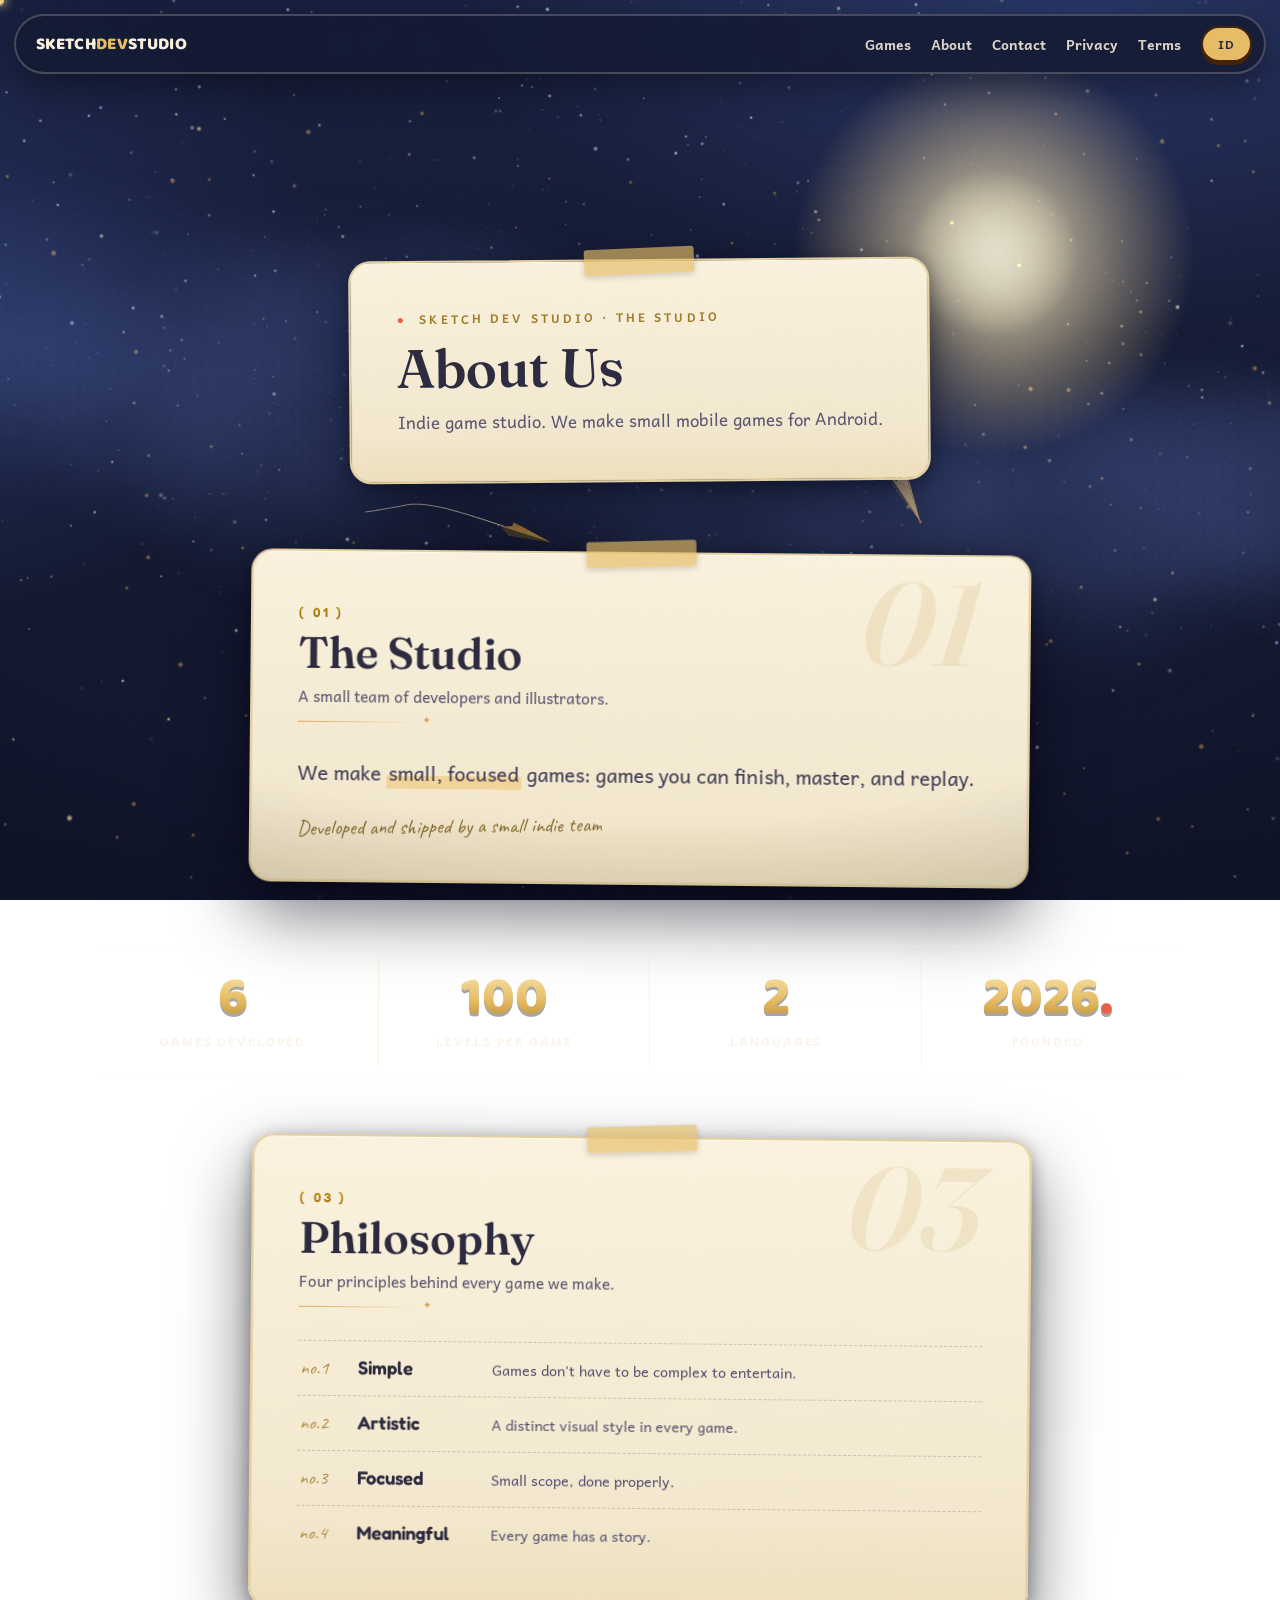
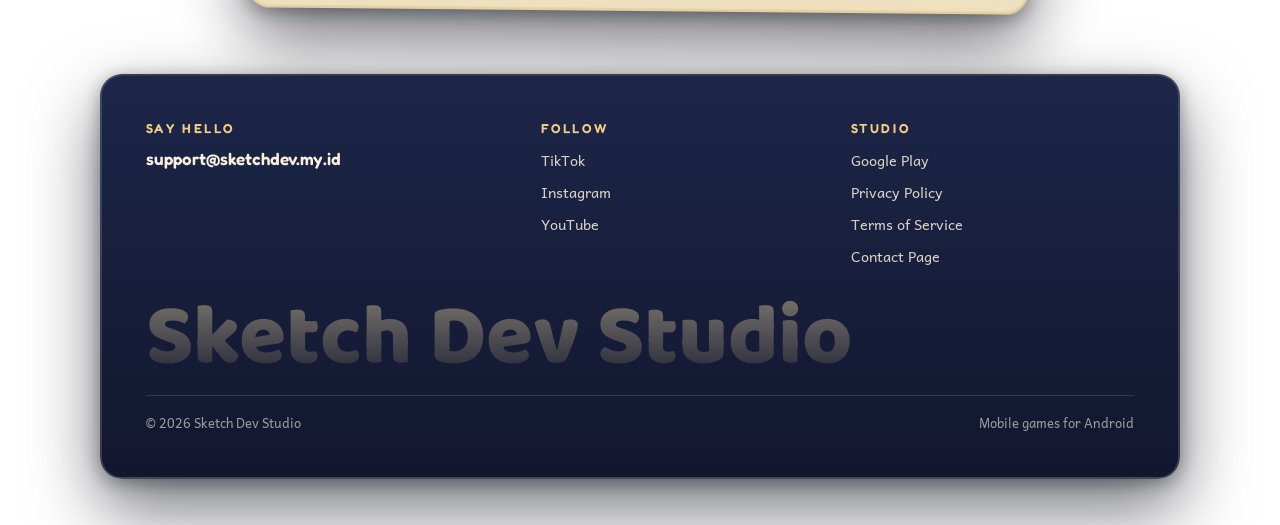
==== commit b576c6d8: "Perbaiki scrollbar menyamping di panel detail: konten kini di dalam area gulir tersendiri, sisi samp" ====
--- a/about/index.html
+++ b/about/index.html
@@ -10,7 +10,7 @@
 <link rel="preconnect" href="https://fonts.googleapis.com">
 <link rel="preconnect" href="https://fonts.gstatic.com" crossorigin>
 <link href="https://fonts.googleapis.com/css2?family=Andika:ital,wght@0,400;0,700;1,400&family=Baloo+2:wght@600;700;800&family=Caveat:wght@600;700&family=Fredoka:wght@500;600;700&family=Fraunces:ital,opsz,wght@0,9..144,600;0,9..144,700;1,9..144,500;1,9..144,600&display=swap" rel="stylesheet">
-<link rel="stylesheet" href="/assets/site.css?v=11">
+<link rel="stylesheet" href="/assets/site.css?v=12">
 <script type="importmap">
 { "imports": { "three": "/vendor/three.module.min.js" } }
 </script>
--- a/assets/site.css
+++ b/assets/site.css
@@ -356,11 +356,16 @@
 .gd-backdrop{position:absolute;inset:0;background:rgba(7,9,22,.62);opacity:0;transition:opacity .5s ease}
 .gdetail.in .gd-backdrop{opacity:1}
 .gdetail.bye .gd-backdrop{opacity:0}
-.gd-card{position:absolute;left:50%;top:50%;width:min(860px,calc(100vw - 30px));max-height:calc(100dvh - 36px);overflow:auto;display:grid;grid-template-columns:290px 1fr;background:linear-gradient(155deg,#202a52,#141a33 62%);border:1px solid rgba(230,189,102,.55);border-radius:26px;box-shadow:0 50px 110px -30px rgba(0,0,0,.85),0 0 0 8px rgba(230,189,102,.07);opacity:0;transform:translate(-50%,-44%) scale(.9) rotateX(7deg);transform-origin:50% 62%;transition:opacity .55s ease,transform .68s cubic-bezier(.19,1,.22,1)}
+.gd-card{position:absolute;left:50%;top:50%;width:min(860px,calc(100vw - 30px));overflow:hidden;background:linear-gradient(155deg,#202a52,#141a33 62%);border:1px solid rgba(230,189,102,.55);border-radius:26px;box-shadow:0 50px 110px -30px rgba(0,0,0,.85),0 0 0 8px rgba(230,189,102,.07);opacity:0;transform:translate(-50%,-44%) scale(.9) rotateX(7deg);transform-origin:50% 62%;transition:opacity .55s ease,transform .68s cubic-bezier(.19,1,.22,1)}
 .gdetail.in .gd-card{opacity:1;transform:translate(-50%,-50%) scale(1) rotateX(0deg)}
 .gdetail.bye .gd-card{opacity:0;transform:translate(-50%,-47%) scale(.95);transition:opacity .34s ease,transform .38s cubic-bezier(.5,0,.75,0)}
 .gd-card::before{content:"";position:absolute;inset:0;background:linear-gradient(105deg,transparent 30%,rgba(255,236,190,.13) 48%,transparent 62%);transform:translateX(-130%);pointer-events:none;z-index:4}
 .gdetail.in .gd-card::before{transform:translateX(130%);transition:transform 1.1s ease .18s}
+
+.gd-scroll{display:grid;grid-template-columns:290px 1fr;max-height:calc(100dvh - 36px);overflow-y:auto;overflow-x:hidden;overscroll-behavior:contain;scrollbar-width:thin;scrollbar-color:rgba(230,189,102,.55) transparent}
+.gd-scroll::-webkit-scrollbar{width:5px}
+.gd-scroll::-webkit-scrollbar-thumb{background:rgba(230,189,102,.5);border-radius:99px}
+.gd-scroll::-webkit-scrollbar-track{background:transparent}
 .gd-media{position:relative;overflow:hidden}
 .gd-media img{position:absolute;inset:0;width:100%;height:100%;object-fit:cover;transform:scale(1.14);transition:transform 1s cubic-bezier(.19,1,.22,1)}
 .gdetail.in .gd-media img{transform:scale(1)}
@@ -388,7 +393,7 @@
 .gdetail.in .gd-info .gd-rise:nth-child(4){transition-delay:.34s}
 .gdetail.in .gd-info .gd-rise:nth-child(5){transition-delay:.42s}
 .gdetail.bye .gd-rise{opacity:0;transition-delay:0s}
-@media(max-width:720px){.gd-card{grid-template-columns:1fr}.gd-media{height:180px;flex:none}}
+@media(max-width:720px){.gd-scroll{grid-template-columns:1fr}.gd-media{height:180px;flex:none}}
 @media (prefers-reduced-motion:reduce){.gd-card,.gd-media img,.gd-rise,.gd-backdrop{transition-duration:.01s!important}}
 
 .stage-cap{position:static;text-align:center;pointer-events:none;margin-top:2px}
